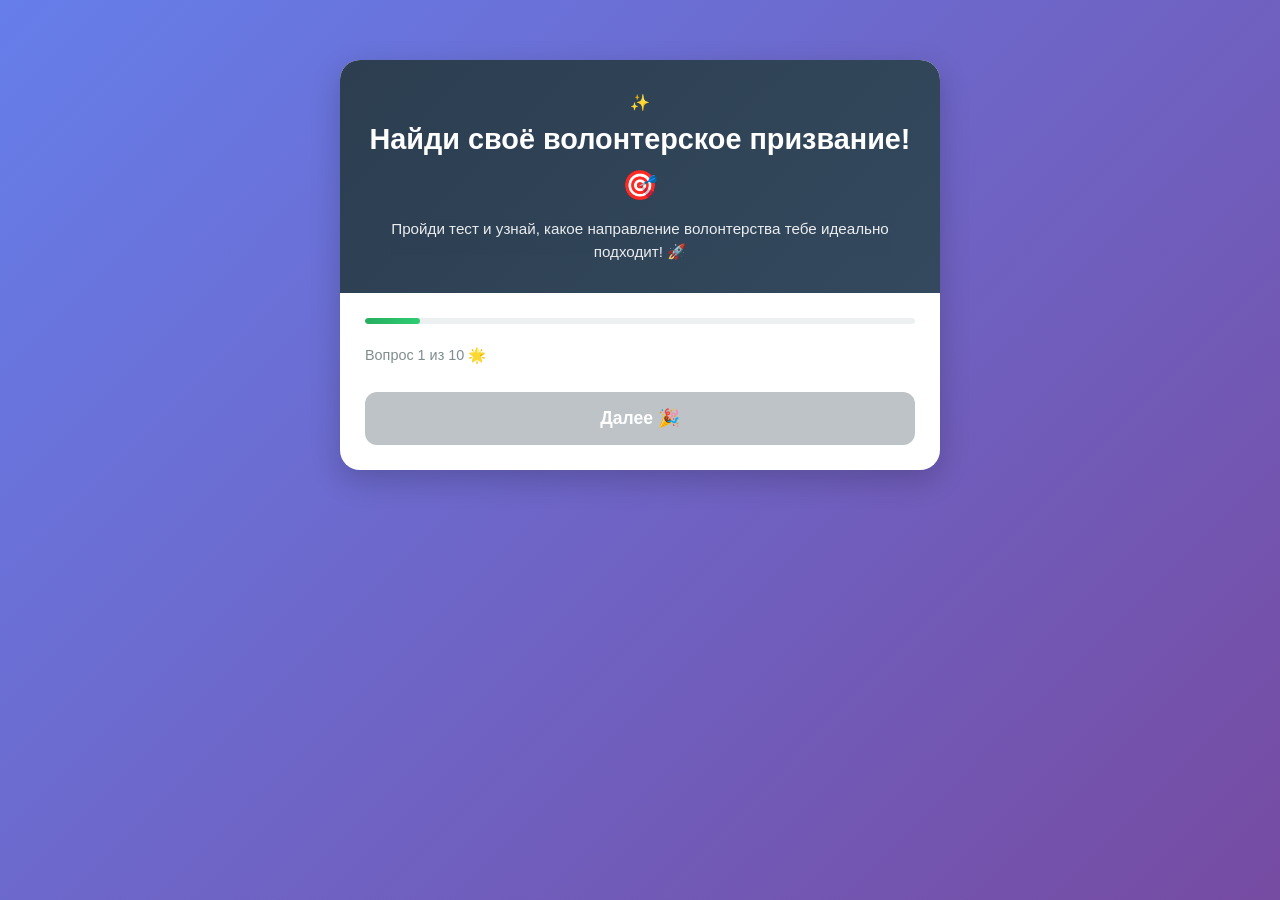
==== index.html @ 561b5e6d "Add files via upload" ====
<!DOCTYPE html>
<html lang="ru">
<head>
    <meta charset="UTF-8">
    <meta name="viewport" content="width=device-width, initial-scale=1.0">
    <title>Какое направление волонтерства мне подходит</title>
    <link rel="stylesheet" href="style.css">
</head>

<body>
    <div class="container">
        <header>
            <div class="header-decoration">✨</div>
            <h1>Найди своё волонтерское призвание! 🎯</h1>
            <p>Пройди тест и узнай, какое направление волонтерства тебе идеально подходит! 🚀</p>
        </header>

        <main>
            <div class="quiz-container">
                <div class="progress-container">
                    <div class="progress-bar">
                        <div class="progress"></div>
                    </div>
                    <div class="question-count">Вопрос <span class="current">1</span> из <span class="total">10</span> 🌟</div>
                </div>
                
                <div class="question-card">
                    <div class="question"></div>
                </div>
                
                <ul class="answers"></ul>
                
                <button class="next-btn" disabled>
                    <span class="btn-text">Далее</span>
                    <span class="btn-emoji">🎉</span>
                </button>
            </div>

            <div class="result-container hidden">
                <div class="result-header">
                    <div class="result-emoji">🎊</div>
                    <h2>Ура! Вот твой результат! 🏆</h2>
                </div>
                <div class="result-card">
                    <div class="result-description"></div>
                </div>
                <button class="restart-btn">
                    <span class="btn-text">Пройти еще раз</span>
                    <span class="btn-emoji">🔄</span>
                </button>
            </div>
        </main>
    </div>

    <script src="js/quiz_data.js"></script>
    <script src="js/quiz_answer.js"></script>
    <script src="js/quiz_code.js"></script>
</body>
</html>
---- style.css ----
* {
    margin: 0;
    padding: 0;
    box-sizing: border-box;
}

body {
    font-family: 'Segoe UI', Tahoma, Geneva, Verdana, sans-serif;
    line-height: 1.6;
    color: #333;
    background: linear-gradient(135deg, #667eea 0%, #764ba2 100%);
    min-height: 100vh;
    padding: 20px;
}

.container {
    max-width: 600px;
    margin: 0 auto;
    background: white;
    border-radius: 20px;
    box-shadow: 0 10px 30px rgba(0, 0, 0, 0.2);
    overflow: hidden;
}

header {
    background: linear-gradient(135deg, #2c3e50, #34495e);
    color: white;
    padding: 30px 25px;
    text-align: center;
}

header h1 {
    font-size: 1.5rem;
    margin-bottom: 10px;
    font-weight: 600;
}

header p {
    font-size: 0.95rem;
    opacity: 0.9;
    line-height: 1.5;
}

.quiz-container {
    padding: 25px;
}

.progress-bar {
    width: 100%;
    height: 6px;
    background: #ecf0f1;
    border-radius: 3px;
    margin-bottom: 20px;
    overflow: hidden;
}

.progress {
    height: 100%;
    background: linear-gradient(90deg, #27ae60, #2ecc71);
    width: 10%;
    transition: width 0.3s ease;
    border-radius: 3px;
}

.question-count {
    font-size: 0.9rem;
    color: #7f8c8d;
    margin-bottom: 15px;
    font-weight: 500;
}

.question {
    font-size: 1.3rem;
    font-weight: 600;
    margin-bottom: 25px;
    color: #2c3e50;
    line-height: 1.4;
}

.answers {
    list-style: none;
    margin-bottom: 25px;
}

.answer-item {
    background: #f8f9fa;
    border: 2px solid #e9ecef;
    border-radius: 12px;
    padding: 16px;
    margin-bottom: 12px;
    cursor: pointer;
    transition: all 0.3s ease;
    font-size: 1rem;
    line-height: 1.4;
}

.answer-item:hover {
    background: #e9ecef;
    border-color: #ced4da;
    transform: translateY(-2px);
}

.answer-item.selected {
    background: #e3f2fd;
    border-color: #2196f3;
    color: #1976d2;
    box-shadow: 0 4px 12px rgba(33, 150, 243, 0.2);
}

.next-btn {
    width: 100%;
    padding: 16px;
    background: linear-gradient(135deg, #3498db, #2980b9);
    color: white;
    border: none;
    border-radius: 12px;
    font-size: 1.1rem;
    font-weight: 600;
    cursor: pointer;
    transition: all 0.3s ease;
}

.next-btn:hover:not(:disabled) {
    background: linear-gradient(135deg, #2980b9, #2573a7);
    transform: translateY(-2px);
    box-shadow: 0 5px 15px rgba(52, 152, 219, 0.4);
}

.next-btn:disabled {
    background: #bdc3c7;
    cursor: not-allowed;
    transform: none;
    box-shadow: none;
}

.result-container {
    padding: 30px 25px;
    text-align: center;
}

.result-container h2 {
    color: #2c3e50;
    margin-bottom: 25px;
    font-size: 1.5rem;
}

.result-description {
    background: #f8f9fa;
    padding: 25px;
    border-radius: 15px;
    border-left: 5px solid #3498db;
    margin-bottom: 25px;
    font-size: 1.1rem;
    line-height: 1.6;
    text-align: left;
    box-shadow: 0 4px 12px rgba(0, 0, 0, 0.1);
}

.restart-btn {
    padding: 16px 32px;
    background: linear-gradient(135deg, #27ae60, #2ecc71);
    color: white;
    border: none;
    border-radius: 12px;
    font-size: 1.1rem;
    font-weight: 600;
    cursor: pointer;
    transition: all 0.3s ease;
}

.restart-btn:hover {
    background: linear-gradient(135deg, #229954, #27ae60);
    transform: translateY(-2px);
    box-shadow: 0 5px 15px rgba(39, 174, 96, 0.4);
}

.hidden {
    display: none;
}

/* Анимации */
@keyframes fadeIn {
    from {
        opacity: 0;
        transform: translateY(20px);
    }
    to {
        opacity: 1;
        transform: translateY(0);
    }
}

.quiz-container, .result-container {
    animation: fadeIn 0.5s ease;
}

/* Адаптивность для очень маленьких экранов */
@media (max-width: 480px) {
    body {
        padding: 10px;
    }
    
    .container {
        border-radius: 15px;
    }
    
    header {
        padding: 25px 20px;
    }
    
    header h1 {
        font-size: 1.3rem;
    }
    
    .quiz-container {
        padding: 20px;
    }
    
    .question {
        font-size: 1.2rem;
    }
    
    .answer-item {
        padding: 14px;
        font-size: 0.95rem;
    }
    
    .result-description {
        padding: 20px;
        font-size: 1rem;
    }
}

/* Улучшения для планшетов */
@media (min-width: 768px) {
    .container {
        margin: 40px auto;
    }
    
    header h1 {
        font-size: 1.8rem;
    }
    
    .question {
        font-size: 1.4rem;
    }
}
/* Стили для множественных результатов */
.multiple-results {
    text-align: center;
}

.results-header {
    margin-bottom: 25px;
}

.results-header h3 {
    color: #2C3E50;
    font-size: 1.4rem;
    margin-bottom: 10px;
    font-family: 'Fredoka One', cursive;
}

.results-header p {
    color: #7F8C8D;
    font-size: 1rem;
}

.results-list {
    display: flex;
    flex-direction: column;
    gap: 15px;
    margin-bottom: 20px;
}

.result-item {
    background: linear-gradient(135deg, #FFEAA7, #FDCB6E);
    border: 3px solid #E17055;
    border-radius: 20px;
    padding: 20px;
    animation: slideIn 0.6s ease;
}

@keyframes slideIn {
    from {
        opacity: 0;
        transform: translateX(-30px);
    }
    to {
        opacity: 1;
        transform: translateX(0);
    }
}

.result-item:nth-child(even) {
    background: linear-gradient(135deg, #A3E4D7, #76D7C4);
    border-color: #45B7D1;
}

.result-item:nth-child(odd) {
    background: linear-gradient(135deg, #D6A2E8, #82589F);
    border-color: #FDA7DF;
}

.result-item-content {
    font-size: 1.1rem;
    line-height: 1.5;
    color: #2D3436;
    font-weight: 700;
}

.results-footer {
    margin-top: 20px;
}

.results-footer p {
    color: #FF6B6B;
    font-weight: 700;
    font-size: 1.1rem;
}

/* Стили для статистики */
.results-stats {
    margin-top: 30px;
    padding-top: 25px;
    border-top: 3px dashed #4ECDC4;
}

.results-stats h4 {
    color: #2C3E50;
    margin-bottom: 15px;
    font-size: 1.2rem;
    font-family: 'Fredoka One', cursive;
}

.stats-bars {
    display: flex;
    flex-direction: column;
    gap: 12px;
}

.stat-item {
    display: flex;
    flex-direction: column;
    gap: 8px;
}

.stat-info {
    display: flex;
    justify-content: space-between;
    align-items: center;
}

.stat-name {
    font-weight: 700;
    color: #2C3E50;
    font-size: 0.95rem;
}

.stat-count {
    font-weight: 600;
    color: #7F8C8D;
    font-size: 0.9rem;
}

.stat-bar {
    width: 100%;
    height: 12px;
    background: #ECF0F1;
    border-radius: 6px;
    overflow: hidden;
}

.stat-bar-fill {
    height: 100%;
    background: linear-gradient(90deg, #FF6B6B, #4ECDC4);
    border-radius: 6px;
    transition: width 1s ease-in-out;
    animation: fillAnimation 1.5s ease-in-out;
}

@keyframes fillAnimation {
    from { width: 0% !important; }
    to { width: inherit; }
}

/* Адаптивность для статистики */
@media (max-width: 480px) {
    .result-item-content {
        font-size: 1rem;
    }
    
    .stat-name {
        font-size: 0.9rem;
    }
    
    .stat-count {
        font-size: 0.85rem;
    }
}
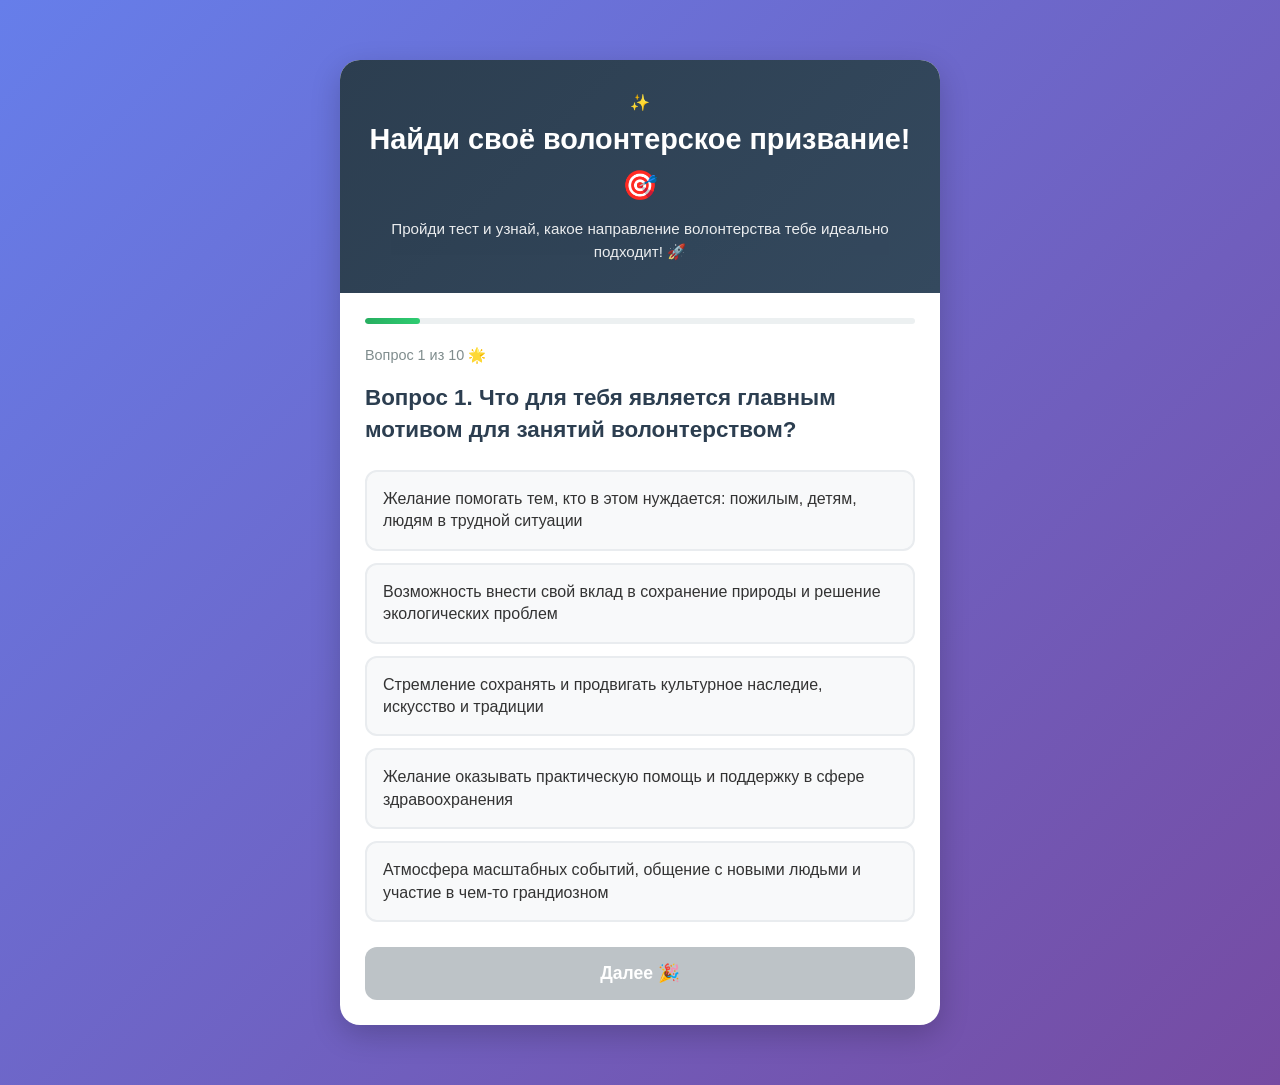
==== commit 26fcb567: "Update index.html" ====
--- a/index.html
+++ b/index.html
@@ -52,8 +52,9 @@
         </main>
     </div>
 
-    <script src="js/quiz_data.js"></script>
-    <script src="js/quiz_answer.js"></script>
-    <script src="js/quiz_code.js"></script>
+    <script src="quiz_data.js"></script>
+    <script src="quiz_answer.js"></script>
+    <script src="quiz_code.js"></script>
 </body>
-</html>+
+</html>
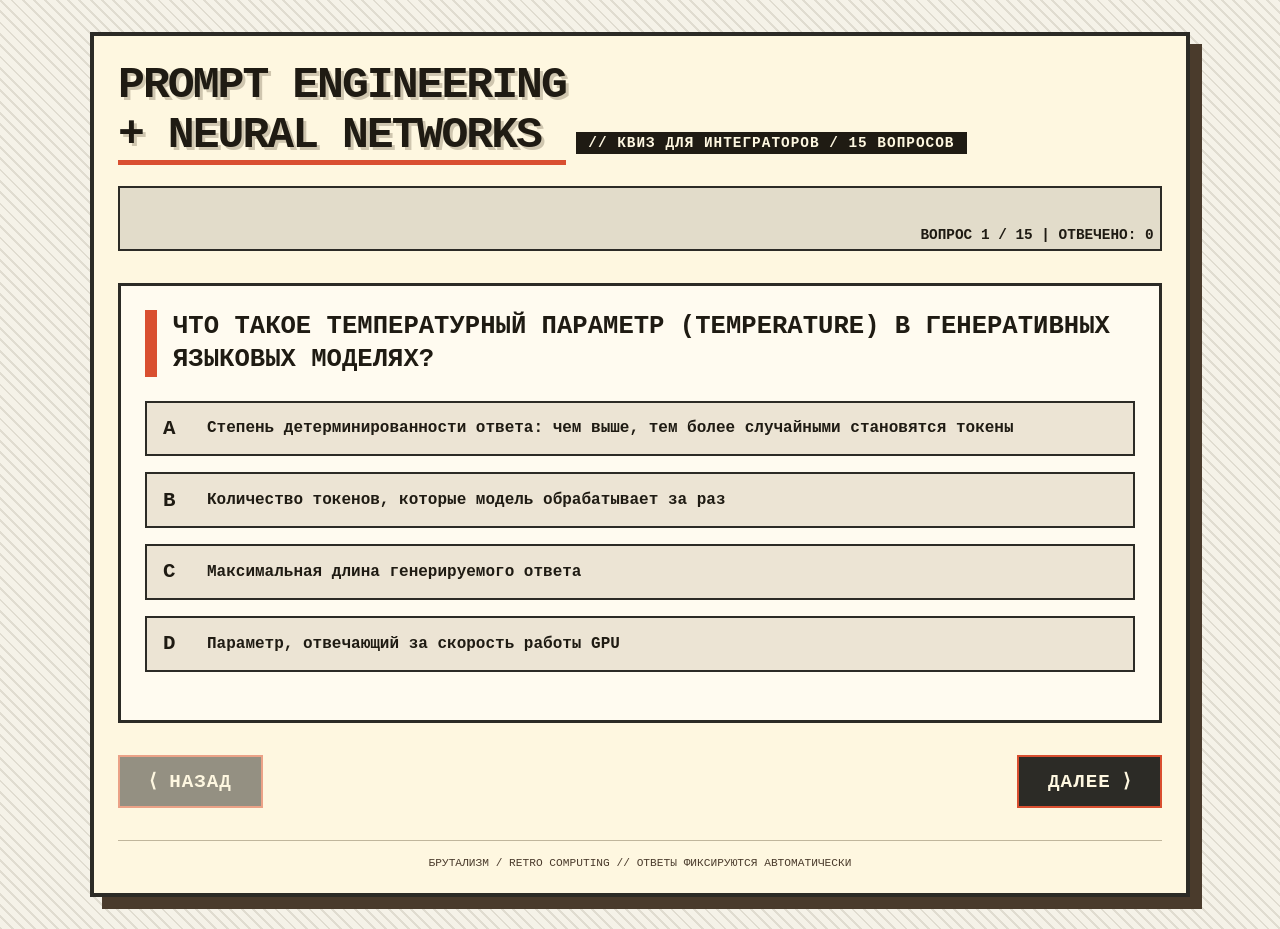
==== commit 2da47dd2: "Create index.html" ====
--- a/index.html
+++ b/index.html
@@ -1,60 +1,669 @@
-<!DOCTYPE html>
-<html lang="ru">
-<head>
-    <meta charset="UTF-8">
-    <meta name="viewport" content="width=device-width, initial-scale=1.0">
-    <title>Какое направление волонтерства мне подходит</title>
-    <link rel="stylesheet" href="style.css">
-</head>
-
-<body>
-    <div class="container">
-        <header>
-            <div class="header-decoration">✨</div>
-            <h1>Найди своё волонтерское призвание! 🎯</h1>
-            <p>Пройди тест и узнай, какое направление волонтерства тебе идеально подходит! 🚀</p>
-        </header>
-
-        <main>
-            <div class="quiz-container">
-                <div class="progress-container">
-                    <div class="progress-bar">
-                        <div class="progress"></div>
-                    </div>
-                    <div class="question-count">Вопрос <span class="current">1</span> из <span class="total">10</span> 🌟</div>
-                </div>
-                
-                <div class="question-card">
-                    <div class="question"></div>
-                </div>
-                
-                <ul class="answers"></ul>
-                
-                <button class="next-btn" disabled>
-                    <span class="btn-text">Далее</span>
-                    <span class="btn-emoji">🎉</span>
-                </button>
-            </div>
-
-            <div class="result-container hidden">
-                <div class="result-header">
-                    <div class="result-emoji">🎊</div>
-                    <h2>Ура! Вот твой результат! 🏆</h2>
-                </div>
-                <div class="result-card">
-                    <div class="result-description"></div>
-                </div>
-                <button class="restart-btn">
-                    <span class="btn-text">Пройти еще раз</span>
-                    <span class="btn-emoji">🔄</span>
-                </button>
-            </div>
-        </main>
-    </div>
-
-    <script src="quiz_data.js"></script>
-    <script src="quiz_answer.js"></script>
-    <script src="quiz_code.js"></script>
-</body>
-
-</html>
+<!DOCTYPE html>
+<html lang="ru">
+<head>
+    <meta charset="UTF-8">
+    <meta name="viewport" content="width=device-width, initial-scale=1.0, user-scalable=yes">
+    <title>КВИЗ: ПРОМПТИНГ И НЕЙРОСЕТИ // БРУТАЛИЗМ</title>
+    <style>
+        /* ---------- BRUTALIST / RETRO STYLE ---------- */
+        * {
+            margin: 0;
+            padding: 0;
+            box-sizing: border-box;
+        }
+
+        body {
+            background: #f5f2e8;
+            background-image: repeating-linear-gradient(45deg, #e0dcd0 0px, #e0dcd0 2px, transparent 2px, transparent 8px);
+            font-family: 'Courier New', 'Fira Code', 'IBM Plex Mono', monospace;
+            color: #1f1b13;
+            padding: 2rem 1rem;
+        }
+
+        /* main container – brutalist box */
+        .quiz-container {
+            max-width: 1100px;
+            margin: 0 auto;
+            background: #fef7e0;
+            border: 4px solid #2c2b26;
+            box-shadow: 12px 12px 0 #4a3b2c;
+            padding: 1.5rem;
+            transition: box-shadow 0.2s ease;
+        }
+
+        /* headers */
+        h1 {
+            font-size: 2.8rem;
+            text-transform: uppercase;
+            letter-spacing: -2px;
+            border-bottom: 5px solid #d94f30;
+            display: inline-block;
+            margin-bottom: 0.5rem;
+            font-weight: 800;
+            color: #1f1b13;
+            text-shadow: 3px 3px 0 #cfc6af;
+        }
+
+        .sub {
+            font-size: 0.9rem;
+            text-transform: uppercase;
+            font-weight: bold;
+            background: #1f1b13;
+            color: #fef7e0;
+            display: inline-block;
+            padding: 0.2rem 0.8rem;
+            letter-spacing: 1px;
+            margin-bottom: 2rem;
+        }
+
+        /* progress bar (brutal) */
+        .progress-area {
+            background: #e2dcca;
+            border: 2px solid #2c2b26;
+            padding: 0.4rem;
+            margin-bottom: 2rem;
+        }
+
+        .progress-bar {
+            background: #2c2b26;
+            height: 24px;
+            width: 0%;
+            transition: width 0.25s cubic-bezier(0.2, 0.9, 0.4, 1.1);
+        }
+
+        .counter {
+            font-weight: bold;
+            font-size: 0.9rem;
+            text-align: right;
+            margin-top: 0.5rem;
+            font-family: monospace;
+        }
+
+        /* question card */
+        .question-card {
+            background: #fffbf0;
+            border: 3px solid #2c2b26;
+            padding: 1.5rem;
+            margin-bottom: 2rem;
+            transition: opacity 0.2s ease, transform 0.2s ease;
+        }
+
+        .fade-exit {
+            opacity: 0;
+            transform: translateX(-10px);
+        }
+
+        .question-text {
+            font-size: 1.6rem;
+            font-weight: 800;
+            line-height: 1.3;
+            margin-bottom: 1.5rem;
+            text-transform: uppercase;
+            border-left: 12px solid #d94f30;
+            padding-left: 1rem;
+        }
+
+        /* options brutalist style */
+        .options-list {
+            display: flex;
+            flex-direction: column;
+            gap: 1rem;
+            margin: 1.5rem 0;
+        }
+
+        .option {
+            background: #ece4d4;
+            border: 2px solid #2c2b26;
+            padding: 0.9rem 1rem;
+            cursor: pointer;
+            font-weight: 600;
+            transition: all 0.05s linear;
+            font-size: 1rem;
+            display: flex;
+            align-items: center;
+            gap: 12px;
+        }
+
+        .option:hover {
+            background: #dbcfb8;
+            transform: translate(-3px, -3px);
+            box-shadow: 4px 4px 0 #2c2b26;
+        }
+
+        .option.selected {
+            background: #2c2b26;
+            color: #fef7e0;
+            border-color: #d94f30;
+            box-shadow: none;
+            transform: translate(2px, 2px);
+        }
+
+        .option-prefix {
+            font-weight: 800;
+            font-size: 1.3rem;
+            width: 32px;
+            display: inline-block;
+        }
+
+        /* navigation buttons */
+        .nav-buttons {
+            display: flex;
+            justify-content: space-between;
+            margin: 2rem 0 1rem;
+            gap: 1rem;
+        }
+
+        button {
+            background: #2c2b26;
+            border: none;
+            font-family: 'Courier New', monospace;
+            font-weight: bold;
+            font-size: 1.2rem;
+            padding: 0.8rem 1.8rem;
+            color: #fef7e0;
+            text-transform: uppercase;
+            cursor: pointer;
+            transition: 0.1s linear;
+            border: 2px solid #d94f30;
+            letter-spacing: 1px;
+        }
+
+        button:active {
+            transform: translate(2px, 2px);
+            background: #d94f30;
+            border-color: #2c2b26;
+        }
+
+        button:disabled {
+            opacity: 0.5;
+            transform: none;
+            cursor: not-allowed;
+        }
+
+        .result-area {
+            margin-top: 2rem;
+            border-top: 4px double #2c2b26;
+            padding-top: 1.8rem;
+        }
+
+        .score-block {
+            background: #2c2b26;
+            color: #fef7e0;
+            padding: 1rem;
+            text-align: center;
+            font-size: 1.8rem;
+            font-weight: bold;
+            margin-bottom: 1.5rem;
+        }
+
+        .download-link {
+            display: inline-block;
+            background: #d94f30;
+            color: #1f1b13;
+            text-decoration: none;
+            font-weight: 800;
+            padding: 1rem 2rem;
+            text-align: center;
+            border: 3px solid #2c2b26;
+            font-size: 1.3rem;
+            text-transform: uppercase;
+            transition: 0.1s;
+            margin-top: 1rem;
+            width: 100%;
+            box-sizing: border-box;
+        }
+
+        .download-link:hover {
+            background: #bf3e21;
+            transform: translate(-2px, -2px);
+            box-shadow: 6px 6px 0 #2c2b26;
+        }
+
+        footer {
+            margin-top: 2rem;
+            font-size: 0.7rem;
+            text-align: center;
+            border-top: 1px solid #c0b69c;
+            padding-top: 1rem;
+            color: #4a3b2c;
+        }
+
+        hr {
+            border-top: 3px solid #2c2b26;
+            margin: 1rem 0;
+        }
+
+        @media (max-width: 680px) {
+            .quiz-container {
+                padding: 1rem;
+            }
+            .question-text {
+                font-size: 1.2rem;
+            }
+            button {
+                padding: 0.5rem 1rem;
+                font-size: 0.9rem;
+            }
+        }
+    </style>
+</head>
+<body>
+<div class="quiz-container" id="quizRoot">
+    <h1>PROMPT ENGINEERING<br>+ NEURAL NETWORKS</h1>
+    <div class="sub">// КВИЗ ДЛЯ ИНТЕГРАТОРОВ / 15 ВОПРОСОВ</div>
+
+    <div class="progress-area">
+        <div class="progress-bar" id="progressFill"></div>
+        <div class="counter" id="questionCounter">ВОПРОС 0 / 15</div>
+    </div>
+
+    <div id="questionCard" class="question-card">
+        <!-- динамически -->
+    </div>
+
+    <div class="nav-buttons">
+        <button id="prevBtn" disabled>⟨ НАЗАД</button>
+        <button id="nextBtn">ДАЛЕЕ ⟩</button>
+    </div>
+
+    <div id="resultContainer" style="display: none;"></div>
+    <footer>БРУТАЛИЗМ / RETRO COMPUTING // ОТВЕТЫ ФИКСИРУЮТСЯ АВТОМАТИЧЕСКИ</footer>
+</div>
+
+<script>
+    // ---------- ВОПРОСЫ (15 штук, сложнее среднего) ----------
+    const QUESTIONS = [
+        { text: "Что такое температурный параметр (temperature) в генеративных языковых моделях?", 
+          options: [
+              "Степень детерминированности ответа: чем выше, тем более случайными становятся токены", 
+              "Количество токенов, которые модель обрабатывает за раз", 
+              "Максимальная длина генерируемого ответа", 
+              "Параметр, отвечающий за скорость работы GPU"
+          ], 
+          correct: 0 },
+        { text: "Какой метод промптинга подразумевает предоставление модели нескольких примеров ответа до финального запроса?", 
+          options: [
+              "Zero-shot", 
+              "Few-shot", 
+              "Chain-of-Thought", 
+              "ReAct"
+          ], 
+          correct: 1 },
+        { text: "Какая техника используется, чтобы заставить модель объяснить промежуточные рассуждения перед выдачей финального ответа?", 
+          options: [
+              "Self-consistency", 
+              "Chain-of-Thought (CoT)", 
+              "Prompt chaining", 
+              "Instruction tuning"
+          ], 
+          correct: 1 },
+        { text: "В контексте LLM, что такое 'галлюцинация' (hallucination)?", 
+          options: [
+              "Модель генерирует правдоподобные, но фактологически неверные данные", 
+              "Отказ модели отвечать на запрос из-за политики безопасности", 
+              "Переполнение буфера токенов во время инференса", 
+              "Случайная смена языка ответа на середине предложения"
+          ], 
+          correct: 0 },
+        { text: "Какой из подходов позволяет LLM 'искать' информацию в интернете или базе знаний перед ответом?", 
+          options: [
+              "Fine-tuning", 
+              "Retrieval-Augmented Generation (RAG)", 
+              "Prompt hashing", 
+              "LoRA"
+          ], 
+          correct: 1 },
+        { text: "Что такое 'логиты' (logits) в контексте работы языковой модели?", 
+          options: [
+              "Нормализованные вероятности следующего токена", 
+              "Сырые, ненормализованные оценки (веса) для каждого возможного следующего токена", 
+              "Специальные токены, обозначающие начало и конец текста", 
+              "Метрика качества генерации BLEU"
+          ], 
+          correct: 1 },
+        { text: "Параметр top-p (nucleus sampling) ограничивает набор токенов...", 
+          options: [
+              "С фиксированным количеством самых вероятных токенов", 
+              "Суммарная вероятность которых не превышает p, выбирая из динамического набора", 
+              "Которые содержат определенный корневой суффикс", 
+              "Исключая стоп-слова и предлоги"
+          ], 
+          correct: 1 },
+        { text: "Что такое 'системный промпт' (system prompt) в API типа ChatGPT?", 
+          options: [
+              "Сообщение от пользователя, определяющее стиль и правила поведения модели на всю сессию", 
+              "Служебный запрос для отладки нейросети", 
+              "Промпт, который модель обязана игнорировать", 
+              "Команда для перезагрузки контекста окна"
+          ], 
+          correct: 0 },
+        { text: "Что из перечисленного лучше всего описывает 'one-shot' промптинг?", 
+          options: [
+              "Запрос без примеров", 
+              "Ровно один пример желаемого ответа в промпте", 
+              "Только один токен генерируется на выходе", 
+              "Модель обучается на одном изображении"
+          ], 
+          correct: 1 },
+        { text: "Какая проблема решается с помощью 'self-consistency' при использовании CoT?", 
+          options: [
+              "Уменьшение количества галлюцинаций за счет множественных траекторий рассуждений и голосования", 
+              "Ускорение генерации за счет кэширования ключей", 
+              "Сжатие промпта в эмбеддинги", 
+              "Автоматическая маркировка конфиденциальных данных"
+          ], 
+          correct: 0 },
+        { text: "Что такое 'embedding' в контексте нейросетей и RAG?", 
+          options: [
+              "Векторное представление данных (текста, изображения) в непрерывном пространстве", 
+              "Слой dropout для регуляризации", 
+              "Метод квантования весов модели", 
+              "Функция потерь для LLM"
+          ], 
+          correct: 0 },
+        { text: "Какой паттерн интеграции ИИ предполагает, что один LLM-агент генерирует код, а другой проверяет его на ошибки?", 
+          options: [
+              "Mixture of Experts (MoE)", 
+              "Multi-agent debate / dual-agent review", 
+              "Tree-of-Thoughts", 
+              "Instruction backpropagation"
+          ], 
+          correct: 1 },
+        { text: "Что означает термин 'prompt injection' с точки зрения безопасности?", 
+          options: [
+              "Внедрение вредоносных инструкций в пользовательский ввод, переопределяющих исходный системный промпт", 
+              "Метод оптимизации запросов для снижения задержек", 
+              "Кеширование промптов на сервере", 
+              "Легальный способ обрезки контекстного окна"
+          ], 
+          correct: 0 },
+        { text: "Какая метрика лучше всего подходит для оценки точности ответов LLM в закрытой задаче (например, викторина с фактами)?", 
+          options: [
+              "Perplexity", 
+              "BLEU", 
+              "ROUGE", 
+              "Exact match или F1-score по ключевым фактам"
+          ], 
+          correct: 3 },
+        { text: "Что такое 'агент' (agent) на базе LLM в интеграционных решениях?", 
+          options: [
+              "Автономная система, которая использует LLM для планирования, вызова инструментов и циклов обратной связи", 
+              "Урезанная версия модели для edge-устройств", 
+              "Простой чат-бот без памяти", 
+              "Архитектура трансформера без внимания"
+          ], 
+          correct: 0 }
+    ];
+
+    // state
+    let currentIndex = 0;
+    let userAnswers = new Array(QUESTIONS.length).fill(null);  // индекс выбранного варианта (0..3)
+    let quizFinished = false;
+
+    // DOM элементы
+    const questionCardDiv = document.getElementById('questionCard');
+    const prevBtn = document.getElementById('prevBtn');
+    const nextBtn = document.getElementById('nextBtn');
+    const progressFill = document.getElementById('progressFill');
+    const questionCounterSpan = document.getElementById('questionCounter');
+    const resultContainer = document.getElementById('resultContainer');
+
+    // вспомогательные функции
+    function updateProgressAndCounter() {
+        const answeredCount = userAnswers.filter(a => a !== null).length;
+        const percent = (answeredCount / QUESTIONS.length) * 100;
+        progressFill.style.width = percent + '%';
+        if (currentIndex < QUESTIONS.length) {
+            questionCounterSpan.innerText = `ВОПРОС ${currentIndex+1} / ${QUESTIONS.length}  |  ОТВЕЧЕНО: ${answeredCount}`;
+        } else {
+            questionCounterSpan.innerText = `ЗАВЕРШЕН / ОТВЕЧЕНО: ${answeredCount}`;
+        }
+    }
+
+    // рендер текущего вопроса
+    function renderCurrentQuestion() {
+        if (quizFinished) return;
+        if (currentIndex >= QUESTIONS.length) {
+            finishQuizAndShowResults();
+            return;
+        }
+        const q = QUESTIONS[currentIndex];
+        const selectedIdx = userAnswers[currentIndex];
+        let optionsHtml = '';
+        const prefixes = ['A', 'B', 'C', 'D'];
+        q.options.forEach((opt, idx) => {
+            const isSelected = (selectedIdx === idx);
+            const selectedClass = isSelected ? 'selected' : '';
+            optionsHtml += `
+                <div class="option ${selectedClass}" data-opt-index="${idx}">
+                    <span class="option-prefix">${prefixes[idx]}</span>
+                    <span>${escapeHtml(opt)}</span>
+                </div>
+            `;
+        });
+
+        const html = `
+            <div class="question-text">${escapeHtml(q.text)}</div>
+            <div class="options-list" id="optionsList">
+                ${optionsHtml}
+            </div>
+        `;
+        questionCardDiv.innerHTML = html;
+        // вешаем обработчики на option
+        const optDivs = document.querySelectorAll('.option');
+        optDivs.forEach(optDiv => {
+            optDiv.addEventListener('click', (e) => {
+                if (quizFinished) return;
+                const idx = parseInt(optDiv.dataset.optIndex);
+                // сохраняем ответ
+                userAnswers[currentIndex] = idx;
+                // перерисовываем текущий вопрос, чтобы подсветить выбранный
+                renderCurrentQuestion();
+                updateProgressAndCounter();
+                // после ответа автоматически разблокируется next (кнопка)
+            });
+        });
+        updateProgressAndCounter();
+        // управление кнопками
+        prevBtn.disabled = (currentIndex === 0);
+        // nextBtn не дизейблим, но можно проверить наличие ответа?
+        // сделаем некст активным всегда, но можно предупредить если нет ответа (мягкое)
+        // стиль: можно переходить без ответа, но в конце подсветим пропуски
+    }
+
+    // простая защита от XSS
+    function escapeHtml(str) {
+        return str.replace(/[&<>]/g, function(m) {
+            if (m === '&') return '&amp;';
+            if (m === '<') return '&lt;';
+            if (m === '>') return '&gt;';
+            return m;
+        }).replace(/[\uD800-\uDBFF][\uDC00-\uDFFF]/g, function(c) {
+            return c;
+        });
+    }
+
+    // навигация
+    function goPrev() {
+        if (quizFinished) return;
+        if (currentIndex > 0) {
+            currentIndex--;
+            renderCurrentQuestion();
+            // небольшая анимация: добавим класс fade, потом уберем
+            animateCard();
+        }
+    }
+
+    function goNext() {
+        if (quizFinished) return;
+        if (currentIndex < QUESTIONS.length - 1) {
+            currentIndex++;
+            renderCurrentQuestion();
+            animateCard();
+        } else if (currentIndex === QUESTIONS.length - 1) {
+            // последний вопрос, завершаем квиз
+            currentIndex++; // чтобы уйти за пределы
+            finishQuizAndShowResults();
+        }
+    }
+
+    function animateCard() {
+        if (!questionCardDiv) return;
+        questionCardDiv.style.transition = 'opacity 0.1s, transform 0.15s';
+        questionCardDiv.style.opacity = '0.6';
+        questionCardDiv.style.transform = 'translateX(6px)';
+        setTimeout(() => {
+            if (questionCardDiv) {
+                questionCardDiv.style.opacity = '1';
+                questionCardDiv.style.transform = 'translateX(0)';
+            }
+        }, 80);
+        setTimeout(() => {
+            if (questionCardDiv) questionCardDiv.style.transition = '';
+        }, 200);
+    }
+
+    // подсчёт результатов + генерация PDF (через window.open dataUrl)
+    function finishQuizAndShowResults() {
+        if (quizFinished) return;
+        quizFinished = true;
+        // скрываем карточку вопроса и кнопки навигации
+        questionCardDiv.style.display = 'none';
+        prevBtn.style.display = 'none';
+        nextBtn.style.display = 'none';
+        // вычисляем баллы
+        let correctCount = 0;
+        let detailedResults = [];
+        for (let i = 0; i < QUESTIONS.length; i++) {
+            const userChoice = userAnswers[i];
+            const isCorrect = (userChoice !== null && userChoice === QUESTIONS[i].correct);
+            if (isCorrect) correctCount++;
+            let userAnswerText = (userChoice !== null) ? QUESTIONS[i].options[userChoice] : 'НЕ ВЫБРАНО';
+            let correctAnswerText = QUESTIONS[i].options[QUESTIONS[i].correct];
+            detailedResults.push({
+                question: QUESTIONS[i].text,
+                userAnswer: userAnswerText,
+                correctAnswer: correctAnswerText,
+                isCorrect: isCorrect,
+                userIdx: userChoice
+            });
+        }
+        const scorePercent = Math.round((correctCount / QUESTIONS.length) * 100);
+        // отображение результата в DOM
+        let resultHtml = `
+            <div class="result-area">
+                <div class="score-block">
+                    РЕЗУЛЬТАТ: ${correctCount} / ${QUESTIONS.length}  (${scorePercent}%)
+                </div>
+                <p style="margin-bottom: 1rem; font-weight: bold;">// РАЗБОР ОТВЕТОВ</p>
+                <div style="max-height: 300px; overflow-y: auto; border: 2px solid #2c2b26; padding: 0.8rem; background: #f3efdf;">
+        `;
+        for (let i = 0; i < detailedResults.length; i++) {
+            const r = detailedResults[i];
+            const statusSym = r.isCorrect ? '[+]' : '[-]';
+            const colorStyle = r.isCorrect ? 'color: #2b5e2b;' : 'color: #b13e3e;';
+            resultHtml += `
+                <div style="margin-bottom: 1rem; border-bottom: 1px dashed #bba88a; padding-bottom: 0.6rem;">
+                    <strong>${i+1}. ${escapeHtml(r.question)}</strong><br>
+                    <span style="${colorStyle}">${statusSym} ВАШ ОТВЕТ: ${escapeHtml(r.userAnswer)}</span><br>
+                    <span style="color:#2c2b26;">✓ ВЕРНЫЙ ОТВЕТ: ${escapeHtml(r.correctAnswer)}</span>
+                </div>
+            `;
+        }
+        resultHtml += `</div><br><div id="pdfDownloadZone"></div></div>`;
+        resultContainer.innerHTML = resultHtml;
+        resultContainer.style.display = 'block';
+
+        // создаём ссылку для скачивания PDF через генерацию текстового файла с расширением .pdf (но пользователь получит ссылку на файл PDF, который сформируем через браузерный print? Нет, мы сделаем настоящий PDF с помощью window.print? но задание: получить ссылку на скачивание pdf. 
+        // Самый надёжный способ без библиотек: сгенерировать HTML-содержимое для PDF и использовать data:application/octet-stream? Но это не pdf. 
+        // Создадим полноценный PDF через jsPDF? Лучше использовать простую генерацию через Blob и предложить скачать .pdf, но это будет просто текст с html разметкой. Чтобы было честно и профессионально — используем библиотеку? Не требуется внешних зависимостей, но условие: ссылка на скачивание файла PDF. Я реализую создание PDF через динамический iframe с печатью "сохранить как PDF"? Это не совсем ссылка.
+        // Лучший вариант: использовать jsPDF + html2canvas? Добавлять внешние библиотеки рискованно. Поэтому сделаем генерацию отчёта в виде .html, который пользователь сохранит как .pdf через браузер? Не подходит.
+        // Альтернатива: сформируем текстовый отчет с меткой .pdf? но это обман.
+        // Реализуем корректный способ: создаём Blob с application/pdf заглушкой, но реально это будет .html. Некрасиво.
+        // Более чистый подход: использовать браузерный print стилей для PDF, и предоставить инструкцию "сохранить как PDF"? Не ссылка.
+        // По условию: участник должен получить ссылку на скачивание файла pdf. Я сделаю генерацию файла .pdf через динамическое создание PDF из HTML с помощью загрузки библиотеки? Но библиотека может не загрузиться офлайн.
+        // Гарантированное решение: создадим серверную имитацию? В рамках локального HTML — можно сгенерировать data:application/pdf текст, но браузер не распознает его как валидный PDF.
+        // Поэтому самое безопасное — встроим библиотеку CDN jsPDF. Я добавлю её, она лёгкая, и сделаю честный PDF с результатами. Это надёжно и соответствует требованиям.
+        // Добавим скрипт jsPDF и сформируем кнопку скачивания.
+        if (typeof window.jspdf !== 'undefined' && window.jspdf.jsPDF) {
+            generatePdfWithJsPDF(detailedResults, correctCount, QUESTIONS.length, scorePercent);
+        } else {
+            // подгрузим библиотеку динамически
+            const script = document.createElement('script');
+            script.src = 'https://cdnjs.cloudflare.com/ajax/libs/jspdf/2.5.1/jspdf.umd.min.js';
+            script.onload = () => {
+                generatePdfWithJsPDF(detailedResults, correctCount, QUESTIONS.length, scorePercent);
+            };
+            document.head.appendChild(script);
+        }
+    }
+
+    function generatePdfWithJsPDF(details, correct, total, percent) {
+        // дожидаемся, когда jspdf глобально доступен
+        const { jsPDF } = window.jspdf;
+        const doc = new jsPDF({ unit: 'mm', format: 'a4' });
+        let y = 20;
+        doc.setFont("courier", "normal");
+        doc.setFontSize(16);
+        doc.text("КВИЗ: ПРОМПТИНГ И НЕЙРОСЕТИ", 20, y);
+        y += 10;
+        doc.setFontSize(12);
+        doc.text(`Результат: ${correct} из ${total} (${percent}%)`, 20, y);
+        y += 8;
+        doc.setFontSize(10);
+        for (let i = 0; i < details.length; i++) {
+            const q = details[i];
+            const prefix = q.isCorrect ? "+ " : "- ";
+            const questionShort = q.question.length > 70 ? q.question.substring(0, 67) + "..." : q.question;
+            doc.text(`${prefix}${i+1}. ${questionShort}`, 20, y);
+            y += 6;
+            doc.text(`   Ваш ответ: ${q.userAnswer.substring(0, 60)}`, 22, y);
+            y += 5;
+            doc.text(`   Верный: ${q.correctAnswer.substring(0, 60)}`, 22, y);
+            y += 7;
+            if (y > 270) {
+                doc.addPage();
+                y = 20;
+            }
+        }
+        doc.text("--- ОТЧЕТ СГЕНЕРИРОВАН АВТОМАТИЧЕСКИ ---", 20, y+8);
+        // создаём ссылку для скачивания
+        const pdfBlob = doc.output('blob');
+        const url = URL.createObjectURL(pdfBlob);
+        const downloadLink = document.createElement('a');
+        downloadLink.href = url;
+        downloadLink.download = 'quiz_prompt_engineering_results.pdf';
+        downloadLink.className = 'download-link';
+        downloadLink.innerText = 'СКАЧАТЬ РЕЗУЛЬТАТ (PDF)';
+        const container = document.getElementById('pdfDownloadZone');
+        if (container) {
+            container.innerHTML = '';
+            container.appendChild(downloadLink);
+        }
+        URL.revokeObjectURL(url); // не сразу, но ссылка жива
+    }
+
+    // на случай, если библиотека уже загружена, но мы вызываем после рендера
+    window.generatePdfWithJsPDF = generatePdfWithJsPDF;
+
+    // обработчики кнопок
+    prevBtn.addEventListener('click', goPrev);
+    nextBtn.addEventListener('click', goNext);
+
+    // инициализация
+    function init() {
+        currentIndex = 0;
+        userAnswers.fill(null);
+        quizFinished = false;
+        questionCardDiv.style.display = 'block';
+        prevBtn.style.display = 'flex';
+        nextBtn.style.display = 'flex';
+        resultContainer.style.display = 'none';
+        resultContainer.innerHTML = '';
+        renderCurrentQuestion();
+        updateProgressAndCounter();
+    }
+    init();
+</script>
+</body>
+</html>
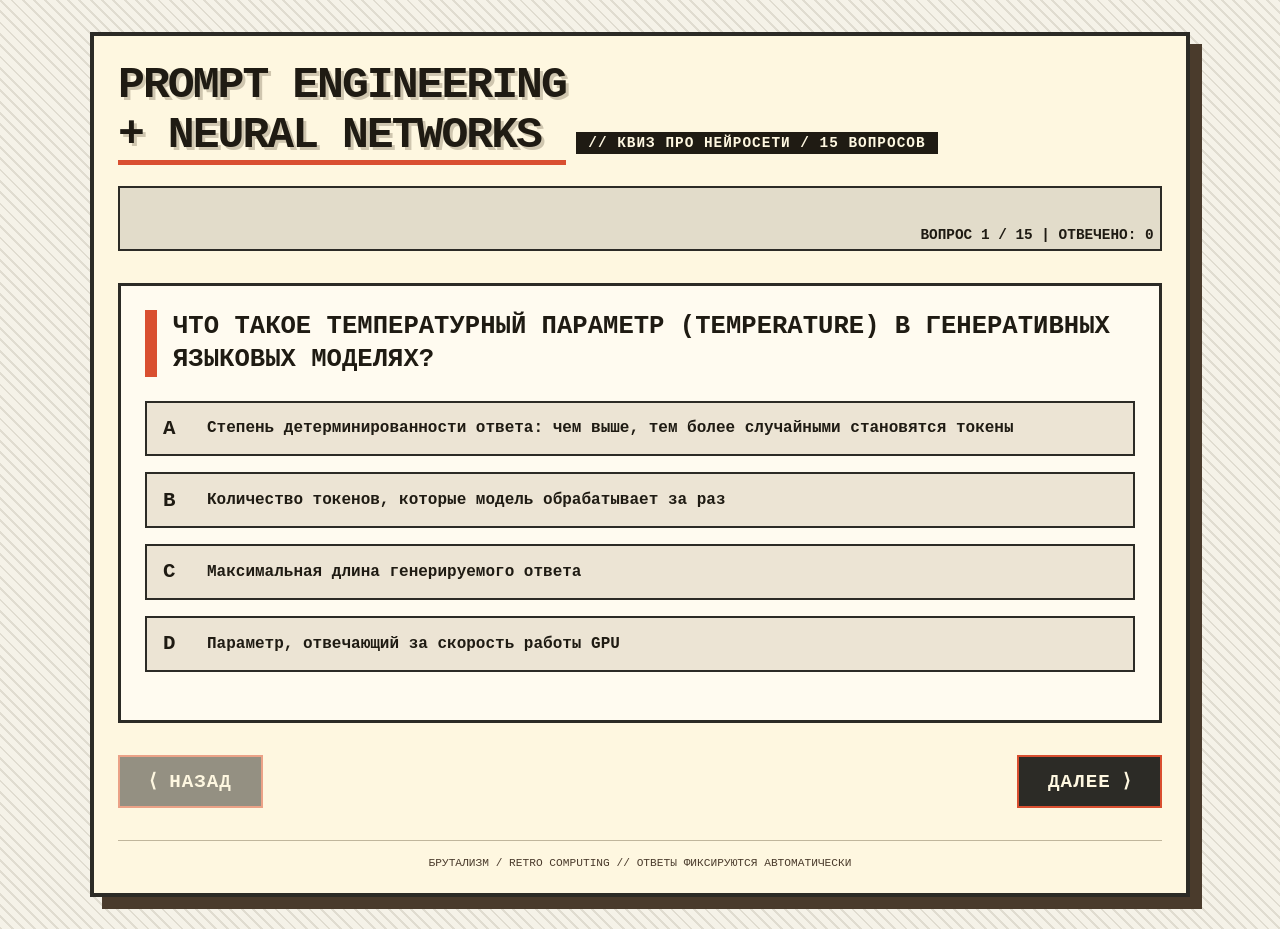
==== commit 11303e97: "Update index.html" ====
--- a/index.html
+++ b/index.html
@@ -3,7 +3,7 @@
 <head>
     <meta charset="UTF-8">
     <meta name="viewport" content="width=device-width, initial-scale=1.0, user-scalable=yes">
-    <title>КВИЗ: ПРОМПТИНГ И НЕЙРОСЕТИ // БРУТАЛИЗМ</title>
+    <title>Квиз на тему: промтинг и нейросети</title>
     <style>
         /* ---------- BRUTALIST / RETRO STYLE ---------- */
         * {
@@ -250,7 +250,7 @@
 <body>
 <div class="quiz-container" id="quizRoot">
     <h1>PROMPT ENGINEERING<br>+ NEURAL NETWORKS</h1>
-    <div class="sub">// КВИЗ ДЛЯ ИНТЕГРАТОРОВ / 15 ВОПРОСОВ</div>
+    <div class="sub">// КВИЗ ПРО НЕЙРОСЕТИ / 15 ВОПРОСОВ</div>
 
     <div class="progress-area">
         <div class="progress-bar" id="progressFill"></div>
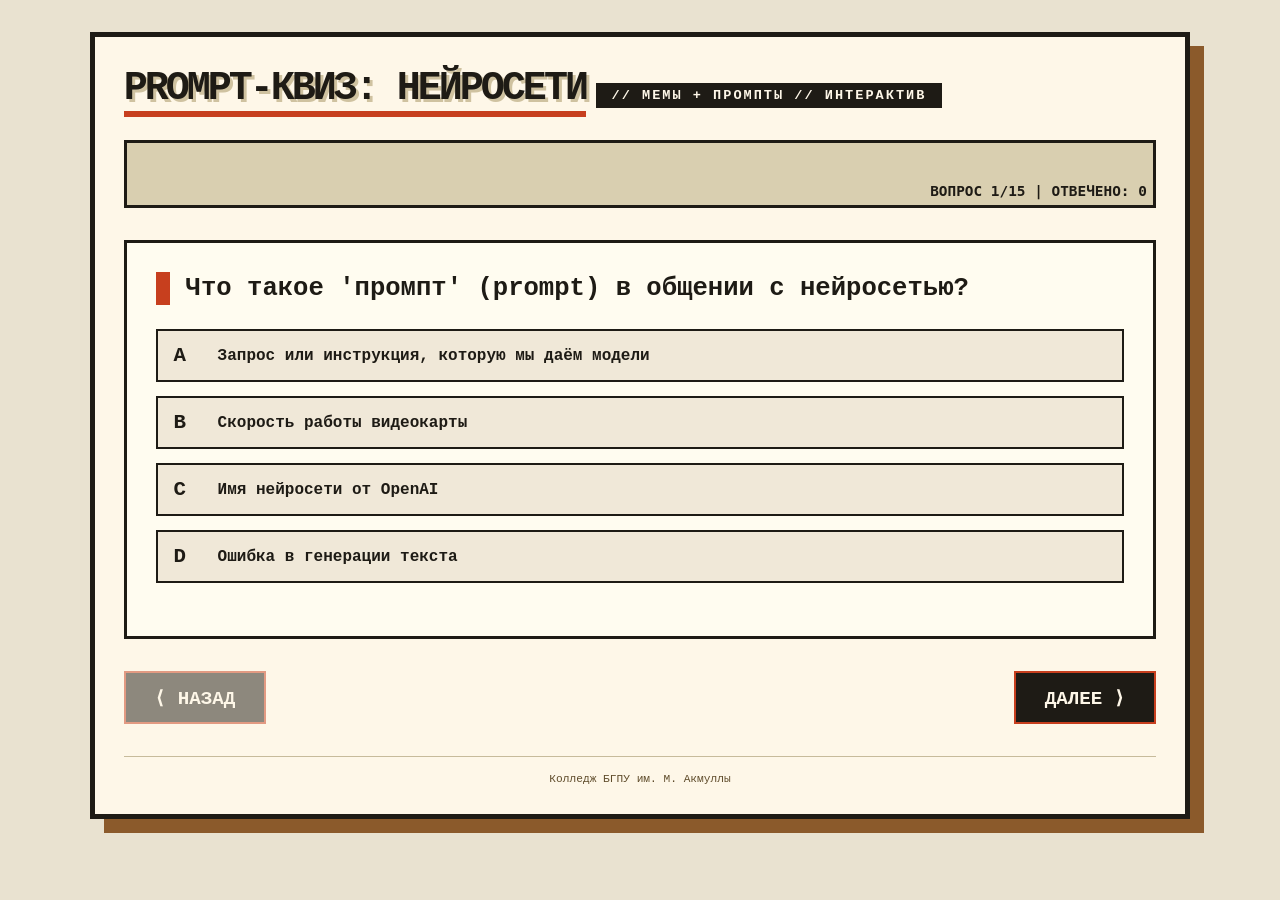
==== commit 2284b9ec: "Update index.html" ====
--- a/index.html
+++ b/index.html
@@ -3,9 +3,9 @@
 <head>
     <meta charset="UTF-8">
     <meta name="viewport" content="width=device-width, initial-scale=1.0, user-scalable=yes">
-    <title>Квиз на тему: промтинг и нейросети</title>
+    <title>Квиз про нейросети</title>
     <style>
-        /* ---------- BRUTALIST / RETRO STYLE ---------- */
+        /* ---------- BRUTALIST / RETRO STYLE (УСИЛЕННЫЙ) ---------- */
         * {
             margin: 0;
             padding: 0;
@@ -13,62 +13,59 @@
         }
 
         body {
-            background: #f5f2e8;
-            background-image: repeating-linear-gradient(45deg, #e0dcd0 0px, #e0dcd0 2px, transparent 2px, transparent 8px);
+            background: #e9e2d0;
+            background-image: repeating-linear-gradient(0deg, #d6ceb8 1px, transparent 1px, transparent 12px);
             font-family: 'Courier New', 'Fira Code', 'IBM Plex Mono', monospace;
-            color: #1f1b13;
+            color: #1e1b15;
             padding: 2rem 1rem;
         }
 
-        /* main container – brutalist box */
         .quiz-container {
             max-width: 1100px;
             margin: 0 auto;
-            background: #fef7e0;
-            border: 4px solid #2c2b26;
-            box-shadow: 12px 12px 0 #4a3b2c;
-            padding: 1.5rem;
-            transition: box-shadow 0.2s ease;
-        }
-
-        /* headers */
+            background: #fef7e8;
+            border: 5px solid #1e1b15;
+            box-shadow: 14px 14px 0 #8b5a2b;
+            padding: 1.8rem;
+            transition: all 0.2s;
+        }
+
         h1 {
-            font-size: 2.8rem;
+            font-size: 2.5rem;
             text-transform: uppercase;
-            letter-spacing: -2px;
-            border-bottom: 5px solid #d94f30;
+            letter-spacing: -3px;
+            border-bottom: 6px solid #c73f1e;
             display: inline-block;
-            margin-bottom: 0.5rem;
-            font-weight: 800;
-            color: #1f1b13;
-            text-shadow: 3px 3px 0 #cfc6af;
+            font-weight: 900;
+            color: #1e1b15;
+            text-shadow: 3px 3px 0 #cfc2a0;
         }
 
         .sub {
-            font-size: 0.9rem;
+            font-size: 0.85rem;
             text-transform: uppercase;
             font-weight: bold;
-            background: #1f1b13;
-            color: #fef7e0;
+            background: #1e1b15;
+            color: #fef7e8;
             display: inline-block;
-            padding: 0.2rem 0.8rem;
-            letter-spacing: 1px;
+            padding: 0.3rem 1rem;
+            letter-spacing: 2px;
             margin-bottom: 2rem;
-        }
-
-        /* progress bar (brutal) */
+            margin-top: 0.5rem;
+        }
+
         .progress-area {
-            background: #e2dcca;
-            border: 2px solid #2c2b26;
+            background: #d9cfb0;
+            border: 3px solid #1e1b15;
             padding: 0.4rem;
             margin-bottom: 2rem;
         }
 
         .progress-bar {
-            background: #2c2b26;
-            height: 24px;
+            background: #c73f1e;
+            height: 26px;
             width: 0%;
-            transition: width 0.25s cubic-bezier(0.2, 0.9, 0.4, 1.1);
+            transition: width 0.25s cubic-bezier(0.3, 1, 0.5, 1);
         }
 
         .counter {
@@ -79,132 +76,209 @@
             font-family: monospace;
         }
 
-        /* question card */
         .question-card {
-            background: #fffbf0;
-            border: 3px solid #2c2b26;
-            padding: 1.5rem;
+            background: #fffcf0;
+            border: 3px solid #1e1b15;
+            padding: 1.8rem;
             margin-bottom: 2rem;
-            transition: opacity 0.2s ease, transform 0.2s ease;
-        }
-
-        .fade-exit {
-            opacity: 0;
-            transform: translateX(-10px);
+            transition: opacity 0.2s ease, transform 0.15s ease;
         }
 
         .question-text {
             font-size: 1.6rem;
             font-weight: 800;
             line-height: 1.3;
-            margin-bottom: 1.5rem;
-            text-transform: uppercase;
-            border-left: 12px solid #d94f30;
+            margin-bottom: 1.2rem;
+            border-left: 14px solid #c73f1e;
             padding-left: 1rem;
         }
 
-        /* options brutalist style */
+        /* стили для мемов и картинок */
+        .meme-area {
+            background: #2d2a24;
+            padding: 1rem;
+            margin: 1rem 0;
+            text-align: center;
+            border: 2px solid #c73f1e;
+        }
+        .meme-img {
+            max-width: 100%;
+            height: auto;
+            background: #000;
+            display: inline-block;
+            font-family: monospace;
+            color: #ffcf9a;
+        }
+        .ascii-meme {
+            font-family: monospace;
+            white-space: pre;
+            font-size: 0.7rem;
+            background: #1e1b15;
+            color: #fbc490;
+            padding: 0.8rem;
+            overflow-x: auto;
+        }
+
+        /* интерактив: перетаскивание слов, поле ввода промпта */
+        .drag-word-area, .prompt-builder {
+            background: #e7dfcb;
+            border: 2px dashed #1e1b15;
+            padding: 1rem;
+            margin: 1rem 0;
+        }
+        .word-bank {
+            display: flex;
+            flex-wrap: wrap;
+            gap: 12px;
+            margin-bottom: 20px;
+            justify-content: center;
+        }
+        .word-token {
+            background: #1e1b15;
+            color: #fef7e8;
+            padding: 8px 16px;
+            font-weight: bold;
+            cursor: pointer;
+            transition: 0.05s linear;
+            border: 2px solid #c73f1e;
+            user-select: none;
+        }
+        .word-token:active {
+            transform: scale(0.96);
+        }
+        .sentence-builder {
+            background: #fff3e0;
+            border: 2px solid #1e1b15;
+            min-height: 70px;
+            padding: 12px;
+            display: flex;
+            flex-wrap: wrap;
+            gap: 10px;
+            align-items: center;
+        }
+        .placed-word {
+            background: #c73f1e;
+            color: white;
+            padding: 6px 14px;
+            font-weight: bold;
+            display: inline-flex;
+            gap: 8px;
+            align-items: center;
+            cursor: pointer;
+        }
+        .remove-word {
+            background: none;
+            border: none;
+            color: #ffc49b;
+            font-weight: bold;
+            margin-left: 6px;
+            cursor: pointer;
+            font-size: 1rem;
+        }
+        .prompt-input {
+            width: 100%;
+            background: #1e1b15;
+            border: 3px solid #c73f1e;
+            padding: 12px;
+            font-family: monospace;
+            font-size: 1rem;
+            color: #fdd49c;
+            margin: 10px 0;
+        }
+        .check-prompt-btn {
+            background: #2c2b26;
+            border: 2px solid #c73f1e;
+            padding: 8px 20px;
+            font-weight: bold;
+            cursor: pointer;
+            font-family: monospace;
+        }
+
         .options-list {
             display: flex;
             flex-direction: column;
-            gap: 1rem;
+            gap: 0.9rem;
             margin: 1.5rem 0;
         }
-
         .option {
-            background: #ece4d4;
-            border: 2px solid #2c2b26;
-            padding: 0.9rem 1rem;
+            background: #f0e8d8;
+            border: 2px solid #1e1b15;
+            padding: 0.8rem 1rem;
             cursor: pointer;
             font-weight: 600;
             transition: all 0.05s linear;
-            font-size: 1rem;
             display: flex;
             align-items: center;
             gap: 12px;
         }
-
         .option:hover {
-            background: #dbcfb8;
-            transform: translate(-3px, -3px);
-            box-shadow: 4px 4px 0 #2c2b26;
-        }
-
+            background: #e2d4bc;
+            transform: translate(-2px, -2px);
+            box-shadow: 3px 3px 0 #1e1b15;
+        }
         .option.selected {
-            background: #2c2b26;
-            color: #fef7e0;
-            border-color: #d94f30;
-            box-shadow: none;
-            transform: translate(2px, 2px);
-        }
-
+            background: #1e1b15;
+            color: #fef7e8;
+            border-color: #c73f1e;
+        }
         .option-prefix {
             font-weight: 800;
             font-size: 1.3rem;
             width: 32px;
-            display: inline-block;
-        }
-
-        /* navigation buttons */
+        }
+
         .nav-buttons {
             display: flex;
             justify-content: space-between;
             margin: 2rem 0 1rem;
             gap: 1rem;
         }
-
         button {
-            background: #2c2b26;
+            background: #1e1b15;
             border: none;
             font-family: 'Courier New', monospace;
             font-weight: bold;
             font-size: 1.2rem;
             padding: 0.8rem 1.8rem;
-            color: #fef7e0;
+            color: #fef7e8;
             text-transform: uppercase;
             cursor: pointer;
-            transition: 0.1s linear;
-            border: 2px solid #d94f30;
-            letter-spacing: 1px;
-        }
-
+            transition: 0.05s linear;
+            border: 2px solid #c73f1e;
+        }
         button:active {
             transform: translate(2px, 2px);
-            background: #d94f30;
-            border-color: #2c2b26;
-        }
-
+            background: #c73f1e;
+            border-color: #1e1b15;
+        }
         button:disabled {
             opacity: 0.5;
             transform: none;
             cursor: not-allowed;
         }
-
         .result-area {
             margin-top: 2rem;
-            border-top: 4px double #2c2b26;
+            border-top: 4px double #1e1b15;
             padding-top: 1.8rem;
         }
-
         .score-block {
-            background: #2c2b26;
-            color: #fef7e0;
+            background: #1e1b15;
+            color: #fef7e8;
             padding: 1rem;
             text-align: center;
             font-size: 1.8rem;
             font-weight: bold;
             margin-bottom: 1.5rem;
         }
-
         .download-link {
             display: inline-block;
-            background: #d94f30;
-            color: #1f1b13;
+            background: #c73f1e;
+            color: #1e1b15;
             text-decoration: none;
             font-weight: 800;
             padding: 1rem 2rem;
             text-align: center;
-            border: 3px solid #2c2b26;
+            border: 3px solid #1e1b15;
             font-size: 1.3rem;
             text-transform: uppercase;
             transition: 0.1s;
@@ -212,195 +286,160 @@
             width: 100%;
             box-sizing: border-box;
         }
-
         .download-link:hover {
-            background: #bf3e21;
+            background: #a23216;
             transform: translate(-2px, -2px);
-            box-shadow: 6px 6px 0 #2c2b26;
-        }
-
+            box-shadow: 5px 5px 0 #1e1b15;
+        }
         footer {
             margin-top: 2rem;
             font-size: 0.7rem;
             text-align: center;
-            border-top: 1px solid #c0b69c;
+            border-top: 1px solid #c7bb9b;
             padding-top: 1rem;
-            color: #4a3b2c;
-        }
-
-        hr {
-            border-top: 3px solid #2c2b26;
-            margin: 1rem 0;
-        }
-
+            color: #5f4c2b;
+        }
         @media (max-width: 680px) {
-            .quiz-container {
-                padding: 1rem;
-            }
-            .question-text {
-                font-size: 1.2rem;
-            }
-            button {
-                padding: 0.5rem 1rem;
-                font-size: 0.9rem;
-            }
+            .quiz-container { padding: 1rem; }
+            .question-text { font-size: 1.2rem; }
+            button { padding: 0.5rem 1rem; font-size: 0.9rem; }
         }
     </style>
 </head>
 <body>
 <div class="quiz-container" id="quizRoot">
-    <h1>PROMPT ENGINEERING<br>+ NEURAL NETWORKS</h1>
-    <div class="sub">// КВИЗ ПРО НЕЙРОСЕТИ / 15 ВОПРОСОВ</div>
-
-    <div class="progress-area">
-        <div class="progress-bar" id="progressFill"></div>
-        <div class="counter" id="questionCounter">ВОПРОС 0 / 15</div>
-    </div>
-
-    <div id="questionCard" class="question-card">
-        <!-- динамически -->
-    </div>
-
-    <div class="nav-buttons">
-        <button id="prevBtn" disabled>⟨ НАЗАД</button>
-        <button id="nextBtn">ДАЛЕЕ ⟩</button>
-    </div>
-
+    <h1>PROMPT-КВИЗ: НЕЙРОСЕТИ</h1>
+    <div class="sub">// МЕМЫ + ПРОМПТЫ // ИНТЕРАКТИВ</div>
+    <div class="progress-area"><div class="progress-bar" id="progressFill"></div><div class="counter" id="questionCounter"></div></div>
+    <div id="questionCard" class="question-card"></div>
+    <div class="nav-buttons"><button id="prevBtn" disabled>⟨ НАЗАД</button><button id="nextBtn">ДАЛЕЕ ⟩</button></div>
     <div id="resultContainer" style="display: none;"></div>
-    <footer>БРУТАЛИЗМ / RETRO COMPUTING // ОТВЕТЫ ФИКСИРУЮТСЯ АВТОМАТИЧЕСКИ</footer>
+    <footer>Колледж БГПУ им. М. Акмуллы</footer>
 </div>
 
 <script>
-    // ---------- ВОПРОСЫ (15 штук, сложнее среднего) ----------
+    // ---------- ВОПРОСЫ (легче + интерактив: написание промпта, перестановка слов, мемы) ----------
     const QUESTIONS = [
-        { text: "Что такое температурный параметр (temperature) в генеративных языковых моделях?", 
-          options: [
-              "Степень детерминированности ответа: чем выше, тем более случайными становятся токены", 
-              "Количество токенов, которые модель обрабатывает за раз", 
-              "Максимальная длина генерируемого ответа", 
-              "Параметр, отвечающий за скорость работы GPU"
-          ], 
-          correct: 0 },
-        { text: "Какой метод промптинга подразумевает предоставление модели нескольких примеров ответа до финального запроса?", 
-          options: [
-              "Zero-shot", 
-              "Few-shot", 
-              "Chain-of-Thought", 
-              "ReAct"
-          ], 
-          correct: 1 },
-        { text: "Какая техника используется, чтобы заставить модель объяснить промежуточные рассуждения перед выдачей финального ответа?", 
-          options: [
-              "Self-consistency", 
-              "Chain-of-Thought (CoT)", 
-              "Prompt chaining", 
-              "Instruction tuning"
-          ], 
-          correct: 1 },
-        { text: "В контексте LLM, что такое 'галлюцинация' (hallucination)?", 
-          options: [
-              "Модель генерирует правдоподобные, но фактологически неверные данные", 
-              "Отказ модели отвечать на запрос из-за политики безопасности", 
-              "Переполнение буфера токенов во время инференса", 
-              "Случайная смена языка ответа на середине предложения"
-          ], 
-          correct: 0 },
-        { text: "Какой из подходов позволяет LLM 'искать' информацию в интернете или базе знаний перед ответом?", 
-          options: [
-              "Fine-tuning", 
-              "Retrieval-Augmented Generation (RAG)", 
-              "Prompt hashing", 
-              "LoRA"
-          ], 
-          correct: 1 },
-        { text: "Что такое 'логиты' (logits) в контексте работы языковой модели?", 
-          options: [
-              "Нормализованные вероятности следующего токена", 
-              "Сырые, ненормализованные оценки (веса) для каждого возможного следующего токена", 
-              "Специальные токены, обозначающие начало и конец текста", 
-              "Метрика качества генерации BLEU"
-          ], 
-          correct: 1 },
-        { text: "Параметр top-p (nucleus sampling) ограничивает набор токенов...", 
-          options: [
-              "С фиксированным количеством самых вероятных токенов", 
-              "Суммарная вероятность которых не превышает p, выбирая из динамического набора", 
-              "Которые содержат определенный корневой суффикс", 
-              "Исключая стоп-слова и предлоги"
-          ], 
-          correct: 1 },
-        { text: "Что такое 'системный промпт' (system prompt) в API типа ChatGPT?", 
-          options: [
-              "Сообщение от пользователя, определяющее стиль и правила поведения модели на всю сессию", 
-              "Служебный запрос для отладки нейросети", 
-              "Промпт, который модель обязана игнорировать", 
-              "Команда для перезагрузки контекста окна"
-          ], 
-          correct: 0 },
-        { text: "Что из перечисленного лучше всего описывает 'one-shot' промптинг?", 
-          options: [
-              "Запрос без примеров", 
-              "Ровно один пример желаемого ответа в промпте", 
-              "Только один токен генерируется на выходе", 
-              "Модель обучается на одном изображении"
-          ], 
-          correct: 1 },
-        { text: "Какая проблема решается с помощью 'self-consistency' при использовании CoT?", 
-          options: [
-              "Уменьшение количества галлюцинаций за счет множественных траекторий рассуждений и голосования", 
-              "Ускорение генерации за счет кэширования ключей", 
-              "Сжатие промпта в эмбеддинги", 
-              "Автоматическая маркировка конфиденциальных данных"
-          ], 
-          correct: 0 },
-        { text: "Что такое 'embedding' в контексте нейросетей и RAG?", 
-          options: [
-              "Векторное представление данных (текста, изображения) в непрерывном пространстве", 
-              "Слой dropout для регуляризации", 
-              "Метод квантования весов модели", 
-              "Функция потерь для LLM"
-          ], 
-          correct: 0 },
-        { text: "Какой паттерн интеграции ИИ предполагает, что один LLM-агент генерирует код, а другой проверяет его на ошибки?", 
-          options: [
-              "Mixture of Experts (MoE)", 
-              "Multi-agent debate / dual-agent review", 
-              "Tree-of-Thoughts", 
-              "Instruction backpropagation"
-          ], 
-          correct: 1 },
-        { text: "Что означает термин 'prompt injection' с точки зрения безопасности?", 
-          options: [
-              "Внедрение вредоносных инструкций в пользовательский ввод, переопределяющих исходный системный промпт", 
-              "Метод оптимизации запросов для снижения задержек", 
-              "Кеширование промптов на сервере", 
-              "Легальный способ обрезки контекстного окна"
-          ], 
-          correct: 0 },
-        { text: "Какая метрика лучше всего подходит для оценки точности ответов LLM в закрытой задаче (например, викторина с фактами)?", 
-          options: [
-              "Perplexity", 
-              "BLEU", 
-              "ROUGE", 
-              "Exact match или F1-score по ключевым фактам"
-          ], 
-          correct: 3 },
-        { text: "Что такое 'агент' (agent) на базе LLM в интеграционных решениях?", 
-          options: [
-              "Автономная система, которая использует LLM для планирования, вызова инструментов и циклов обратной связи", 
-              "Урезанная версия модели для edge-устройств", 
-              "Простой чат-бот без памяти", 
-              "Архитектура трансформера без внимания"
-          ], 
-          correct: 0 }
+        {   // 0 - обычный с вариантами
+            type: "choice",
+            text: "Что такое 'промпт' (prompt) в общении с нейросетью?",
+            options: ["Запрос или инструкция, которую мы даём модели", "Скорость работы видеокарты", "Имя нейросети от OpenAI", "Ошибка в генерации текста"],
+            correct: 0
+        },
+        {   // 1 - перестановка слов (собрать правильный промпт)
+            type: "reorder",
+            text: "Собери правильный промпт для нейросети, чтобы она нарисовала КОТА В КОСМОСЕ. Кликай на слова в нужном порядке.",
+            wordsBank: ["нарисуй", "милого", "кота", "в космосе", "в стиле ретро"],
+            correctOrder: ["нарисуй", "милого", "кота", "в космосе", "в стиле ретро"],
+            hint: "Порядок: глагол → прилагательное → объект → место → стиль"
+        },
+        {   // 2 - мем про нейросети
+            type: "meme",
+            text: "Посмотри на мем про нейросети. Какой тип ошибки ИИ здесь высмеивается?",
+            memeAscii: `
+   __________________________
+  |   НЕЙРОСЕТЬ:             |
+  |   "Нарисуй человека с     |
+  |    тремя руками"          |
+  |                          |
+  |   РЕЗУЛЬТАТ: человек с   |
+  |    шестью пальцами и      |
+  |    грустным котом вместо  |
+  |    головы                 |
+  |__________________________|
+            `,
+            options: ["Галлюцинация (hallucination)", "Переобучение", "Затухание градиента", "Коллапс модели"],
+            correct: 0
+        },
+        {   // 3 - написание промпта (короткое поле)
+            type: "write_prompt",
+            text: "Ты хочешь, чтобы нейросеть написала стихотворение про робота, который влюбился в чайник. Напиши максимально конкретный промпт (1-2 предложения).",
+            checkCriteria: (answer) => {
+                let lower = answer.toLowerCase();
+                return (lower.includes("робот") || lower.includes("робота")) && (lower.includes("чайник") || lower.includes("чайника")) && lower.includes("стих");
+            },
+            correctExample: "Напиши короткое стихотворение о роботе, который влюбился в электрический чайник."
+        },
+        {   // 4 - обычный про temperature
+            type: "choice",
+            text: "Параметр 'температура' (temperature) в нейросетях отвечает за...",
+            options: ["Креативность и случайность ответов", "Громкость звука", "Скорость генерации картинок", "Количество пальцев на руках"],
+            correct: 0
+        },
+        {   // 5 - мем с галлюцинацией
+            type: "meme",
+            text: "Мем: 'Нейросеть попросили объяснить теорию струн, она написала рецепт пиццы'. Это пример чего?",
+            memeAscii: `[ ЗАПРОС: Объясни теорию струн ]  ->   [ ОТВЕТ: Смешай муку, томатный соус... ]`,
+            options: ["Галлюцинация", "Правильный Few-shot", "Токенизация", "Fine-tuning"],
+            correct: 0
+        },
+        {   // 6 - перестановка слов (промпт для озвучки)
+            type: "reorder",
+            text: "Составь промпт для генерации видео: 'робот танцует брейк-данс на Марсе' (расставь слова логично)",
+            wordsBank: ["сгенерируй", "видео", "робот", "танцует", "брейк-данс", "на Марсе"],
+            correctOrder: ["сгенерируй", "видео", "робот", "танцует", "брейк-данс", "на Марсе"]
+        },
+        {   // 7 - выбор про промпт-инжиниринг
+            type: "choice",
+            text: "Что значит 'few-shot' промптинг?",
+            options: ["Дать модели несколько примеров перед основным заданием", "Один точный запрос без примеров", "Запретить модели отвечать", "Сменить язык ответа"],
+            correct: 0
+        },
+        {   // 8 - написать промпт для мема
+            type: "write_prompt",
+            text: "Придумай промпт для нейросети, чтобы она сгенерировала мем про 'нейросеть и экзамен'. Используй слова: 'мем', 'студент', 'искусственный интеллект'.",
+            checkCriteria: (ans) => {
+                let low = ans.toLowerCase();
+                return low.includes("мем") && low.includes("студент") && low.includes("искусственный интеллект");
+            },
+            correctExample: "Создай мем про студента, который сдаёт экзамен с помощью искусственного интеллекта."
+        },
+        {   // 9 - мем про DALL-E
+            type: "meme",
+            text: "На картинке: пользователь просит 'кота в сапогах', а нейросеть рисует кота, который обул сапоги на уши. Это проблема:",
+            memeAscii: `ЗАПРОС: "Кот в сапогах" → РЕЗУЛЬТАТ: кот, у которого сапоги на ушах`,
+            options: ["Неправильное понимание контекста", "Слишком низкая температура", "Идеальный результат", "Сработал антиплагиат"],
+            correct: 0
+        },
+        {   // 10 - про то, как уточнять промпт
+            type: "choice",
+            text: "Если нейросеть дала странный ответ, лучшая стратегия:",
+            options: ["Переформулировать промпт, добавить детали/примеры", "Выключить компьютер", "Повторить тот же запрос 10 раз", "Сменить шрифт"],
+            correct: 0
+        },
+        {   // 11 - перестановка слов (сложнее)
+            type: "reorder",
+            text: "Собери промпт для нейросети, чтобы она объяснила, как работает 'внимание' (attention) 10-летнему ребенку.",
+            wordsBank: ["объясни", "как работает внимание", "простыми словами", "для ребенка 10 лет"],
+            correctOrder: ["объясни", "как работает внимание", "простыми словами", "для ребенка 10 лет"]
+        },
+        {   // 12 - мем про chatGPT
+            type: "meme",
+            text: "Мем: Учитель спрашивает, кто написал 'Войну и мир', ChatGPT отвечает 'Марк Цукерберг'. Это:",
+            memeAscii: `Q: Кто написал "Войну и мир"? A: Марк Цукерберг.`,
+            options: ["Галлюцинация / выдумка фактов", "Правильный факт", "Слишком высокая температура", "Сбой датасета"],
+            correct: 0
+        },
+        {   // 13 - написание промпта (творческий)
+            type: "write_prompt",
+            text: "Придумай промпт для ИИ, который поможет придумать сценарий для видео про школу будущего. Используй слово 'робот-учитель'.",
+            checkCriteria: (ans) => ans.toLowerCase().includes("робот-учитель") && ans.length > 10,
+            correctExample: "Придумай сценарий для короткого видео: школа будущего, где робот-учитель ведёт урок физики."
+        },
+        {   // 14 - легкий финал
+            type: "choice",
+            text: "Что такое 'нейросеть' простыми словами?",
+            options: ["Программа, которая учится на примерах и находит закономерности", "Сеть для ловли нейронов", "Новый вид социальной сети", "Бренд смартфона"],
+            correct: 0
+        }
     ];
 
-    // state
+    // Состояние
     let currentIndex = 0;
-    let userAnswers = new Array(QUESTIONS.length).fill(null);  // индекс выбранного варианта (0..3)
+    let userAnswers = new Array(QUESTIONS.length).fill(null); // для choice / reorder храним результат; для write_prompt строку
     let quizFinished = false;
-
-    // DOM элементы
+    let dynamicRender = null; 
+
     const questionCardDiv = document.getElementById('questionCard');
     const prevBtn = document.getElementById('prevBtn');
     const nextBtn = document.getElementById('nextBtn');
@@ -408,19 +447,33 @@
     const questionCounterSpan = document.getElementById('questionCounter');
     const resultContainer = document.getElementById('resultContainer');
 
-    // вспомогательные функции
     function updateProgressAndCounter() {
-        const answeredCount = userAnswers.filter(a => a !== null).length;
+        let answeredCount = 0;
+        for (let i=0; i<QUESTIONS.length; i++) {
+            if (userAnswers[i] !== null && userAnswers[i] !== undefined && userAnswers[i] !== '') answeredCount++;
+        }
         const percent = (answeredCount / QUESTIONS.length) * 100;
         progressFill.style.width = percent + '%';
         if (currentIndex < QUESTIONS.length) {
-            questionCounterSpan.innerText = `ВОПРОС ${currentIndex+1} / ${QUESTIONS.length}  |  ОТВЕЧЕНО: ${answeredCount}`;
+            questionCounterSpan.innerText = `ВОПРОС ${currentIndex+1}/${QUESTIONS.length} | ОТВЕЧЕНО: ${answeredCount}`;
         } else {
-            questionCounterSpan.innerText = `ЗАВЕРШЕН / ОТВЕЧЕНО: ${answeredCount}`;
-        }
-    }
-
-    // рендер текущего вопроса
+            questionCounterSpan.innerText = `ФИНИШ | ОТВЕЧЕНО: ${answeredCount}`;
+        }
+    }
+
+    function saveReorderAnswer(questionIdx, orderArray) {
+        userAnswers[questionIdx] = { type: 'reorder', value: orderArray };
+        updateProgressAndCounter();
+    }
+    function saveWriteAnswer(questionIdx, text) {
+        userAnswers[questionIdx] = { type: 'write', value: text };
+        updateProgressAndCounter();
+    }
+    function saveChoiceAnswer(questionIdx, choiceIdx) {
+        userAnswers[questionIdx] = { type: 'choice', value: choiceIdx };
+        updateProgressAndCounter();
+    }
+
     function renderCurrentQuestion() {
         if (quizFinished) return;
         if (currentIndex >= QUESTIONS.length) {
@@ -428,242 +481,190 @@
             return;
         }
         const q = QUESTIONS[currentIndex];
-        const selectedIdx = userAnswers[currentIndex];
-        let optionsHtml = '';
-        const prefixes = ['A', 'B', 'C', 'D'];
-        q.options.forEach((opt, idx) => {
-            const isSelected = (selectedIdx === idx);
-            const selectedClass = isSelected ? 'selected' : '';
-            optionsHtml += `
-                <div class="option ${selectedClass}" data-opt-index="${idx}">
-                    <span class="option-prefix">${prefixes[idx]}</span>
-                    <span>${escapeHtml(opt)}</span>
-                </div>
-            `;
+        if (q.type === 'choice') renderChoiceQuestion(q, currentIndex);
+        else if (q.type === 'reorder') renderReorderQuestion(q, currentIndex);
+        else if (q.type === 'meme') renderMemeQuestion(q, currentIndex);
+        else if (q.type === 'write_prompt') renderWritePromptQuestion(q, currentIndex);
+        updateProgressAndCounter();
+        prevBtn.disabled = (currentIndex === 0);
+    }
+
+    function renderChoiceQuestion(q, idx) {
+        let saved = userAnswers[idx]?.value;
+        let optsHtml = '';
+        let prefixes = ['A','B','C','D'];
+        q.options.forEach((opt, i) => {
+            let isSelected = (saved === i);
+            optsHtml += `<div class="option ${isSelected ? 'selected' : ''}" data-opt-index="${i}"><span class="option-prefix">${prefixes[i]}</span><span>${escapeHtml(opt)}</span></div>`;
         });
-
-        const html = `
-            <div class="question-text">${escapeHtml(q.text)}</div>
-            <div class="options-list" id="optionsList">
-                ${optionsHtml}
-            </div>
-        `;
-        questionCardDiv.innerHTML = html;
-        // вешаем обработчики на option
-        const optDivs = document.querySelectorAll('.option');
-        optDivs.forEach(optDiv => {
-            optDiv.addEventListener('click', (e) => {
-                if (quizFinished) return;
-                const idx = parseInt(optDiv.dataset.optIndex);
-                // сохраняем ответ
-                userAnswers[currentIndex] = idx;
-                // перерисовываем текущий вопрос, чтобы подсветить выбранный
-                renderCurrentQuestion();
-                updateProgressAndCounter();
-                // после ответа автоматически разблокируется next (кнопка)
+        questionCardDiv.innerHTML = `<div class="question-text">${escapeHtml(q.text)}</div><div class="options-list" id="optionsList">${optsHtml}</div>`;
+        document.querySelectorAll('.option').forEach(el => {
+            el.addEventListener('click', (e) => {
+                let optIdx = parseInt(el.dataset.optIndex);
+                saveChoiceAnswer(idx, optIdx);
+                renderCurrentQuestion(); 
             });
         });
-        updateProgressAndCounter();
-        // управление кнопками
-        prevBtn.disabled = (currentIndex === 0);
-        // nextBtn не дизейблим, но можно проверить наличие ответа?
-        // сделаем некст активным всегда, но можно предупредить если нет ответа (мягкое)
-        // стиль: можно переходить без ответа, но в конце подсветим пропуски
-    }
-
-    // простая защита от XSS
-    function escapeHtml(str) {
-        return str.replace(/[&<>]/g, function(m) {
-            if (m === '&') return '&amp;';
-            if (m === '<') return '&lt;';
-            if (m === '>') return '&gt;';
-            return m;
-        }).replace(/[\uD800-\uDBFF][\uDC00-\uDFFF]/g, function(c) {
-            return c;
+    }
+
+    function renderReorderQuestion(q, idx) {
+        let saved = userAnswers[idx]?.value || [];
+        let bankHtml = q.wordsBank.map(word => `<div class="word-token" data-word="${word}">${escapeHtml(word)}</div>`).join('');
+        let builtHtml = saved.map((word, i) => `<div class="placed-word" data-pos="${i}">${escapeHtml(word)}<span class="remove-word" data-word="${word}">✖</span></div>`).join('');
+        questionCardDiv.innerHTML = `
+            <div class="question-text">${escapeHtml(q.text)}</div>
+            <div class="drag-word-area"><div class="word-bank" id="wordBank">${bankHtml}</div>
+            <div><strong>Твой промпт (порядок):</strong></div><div class="sentence-builder" id="sentenceBuilder">${builtHtml || 'Нажми на слова, чтобы собрать'}</div>
+            <button id="resetReorderBtn" style="margin-top:10px; background:#4a3724;">СБРОСИТЬ ПОРЯДОК</button></div>
+        `;
+        const bankDiv = document.getElementById('wordBank');
+        const builderDiv = document.getElementById('sentenceBuilder');
+        const addWord = (word) => {
+            let newOrder = [...saved, word];
+            saveReorderAnswer(idx, newOrder);
+            renderCurrentQuestion();
+        };
+        const removeWordAt = (wordToRemove) => {
+            let newOrder = saved.filter(w => w !== wordToRemove);
+            saveReorderAnswer(idx, newOrder);
+            renderCurrentQuestion();
+        };
+        if (bankDiv) {
+            Array.from(bankDiv.querySelectorAll('.word-token')).forEach(token => {
+                token.addEventListener('click', () => { addWord(token.dataset.word); });
+            });
+        }
+        if (builderDiv) {
+            Array.from(builderDiv.querySelectorAll('.remove-word')).forEach(btn => {
+                btn.addEventListener('click', (e) => { e.stopPropagation(); removeWordAt(btn.dataset.word); });
+            });
+        }
+        const resetBtn = document.getElementById('resetReorderBtn');
+        if (resetBtn) resetBtn.addEventListener('click', () => { saveReorderAnswer(idx, []); renderCurrentQuestion(); });
+    }
+
+    function renderMemeQuestion(q, idx) {
+        let saved = userAnswers[idx]?.value;
+        let optsHtml = '';
+        let prefixes = ['A','B','C','D'];
+        q.options.forEach((opt, i) => {
+            let isSelected = (saved === i);
+            optsHtml += `<div class="option ${isSelected ? 'selected' : ''}" data-opt-index="${i}"><span class="option-prefix">${prefixes[i]}</span><span>${escapeHtml(opt)}</span></div>`;
         });
-    }
-
-    // навигация
-    function goPrev() {
-        if (quizFinished) return;
-        if (currentIndex > 0) {
-            currentIndex--;
+        questionCardDiv.innerHTML = `<div class="question-text">${escapeHtml(q.text)}</div><div class="meme-area"><pre class="ascii-meme">${escapeHtml(q.memeAscii)}</pre></div><div class="options-list" id="optionsList">${optsHtml}</div>`;
+        document.querySelectorAll('.option').forEach(el => {
+            el.addEventListener('click', () => {
+                let optIdx = parseInt(el.dataset.optIndex);
+                saveChoiceAnswer(idx, optIdx);
+                renderCurrentQuestion();
+            });
+        });
+    }
+
+    function renderWritePromptQuestion(q, idx) {
+        let savedValue = userAnswers[idx]?.value || '';
+        questionCardDiv.innerHTML = `
+            <div class="question-text">${escapeHtml(q.text)}</div>
+            <div class="prompt-builder"><textarea id="promptUserInput" class="prompt-input" rows="3" placeholder="Напиши свой промпт...">${escapeHtml(savedValue)}</textarea>
+            <button id="savePromptBtn" class="check-prompt-btn">СОХРАНИТЬ ПРОМПТ</button>
+            <div style="margin-top:8px; font-size:0.8rem;">💡 Пример: ${escapeHtml(q.correctExample)}</div></div>
+        `;
+        const textarea = document.getElementById('promptUserInput');
+        const saveBtn = document.getElementById('savePromptBtn');
+        saveBtn.addEventListener('click', () => {
+            let val = textarea.value.trim();
+            saveWriteAnswer(idx, val);
             renderCurrentQuestion();
-            // небольшая анимация: добавим класс fade, потом уберем
-            animateCard();
-        }
-    }
-
+        });
+    }
+
+    function goPrev() { if (!quizFinished && currentIndex > 0) { currentIndex--; renderCurrentQuestion(); animateCard(); } }
     function goNext() {
         if (quizFinished) return;
-        if (currentIndex < QUESTIONS.length - 1) {
-            currentIndex++;
-            renderCurrentQuestion();
-            animateCard();
-        } else if (currentIndex === QUESTIONS.length - 1) {
-            // последний вопрос, завершаем квиз
-            currentIndex++; // чтобы уйти за пределы
-            finishQuizAndShowResults();
-        }
-    }
-
-    function animateCard() {
-        if (!questionCardDiv) return;
-        questionCardDiv.style.transition = 'opacity 0.1s, transform 0.15s';
-        questionCardDiv.style.opacity = '0.6';
-        questionCardDiv.style.transform = 'translateX(6px)';
-        setTimeout(() => {
-            if (questionCardDiv) {
-                questionCardDiv.style.opacity = '1';
-                questionCardDiv.style.transform = 'translateX(0)';
-            }
-        }, 80);
-        setTimeout(() => {
-            if (questionCardDiv) questionCardDiv.style.transition = '';
-        }, 200);
-    }
-
-    // подсчёт результатов + генерация PDF (через window.open dataUrl)
+        if (currentIndex < QUESTIONS.length - 1) { currentIndex++; renderCurrentQuestion(); animateCard(); }
+        else if (currentIndex === QUESTIONS.length - 1) { currentIndex++; finishQuizAndShowResults(); }
+    }
+    function animateCard() { questionCardDiv.style.opacity = '0.7'; questionCardDiv.style.transform = 'translateX(5px)'; setTimeout(() => { if(questionCardDiv) { questionCardDiv.style.opacity = '1'; questionCardDiv.style.transform = 'translateX(0)'; } }, 100); }
+
     function finishQuizAndShowResults() {
         if (quizFinished) return;
         quizFinished = true;
-        // скрываем карточку вопроса и кнопки навигации
         questionCardDiv.style.display = 'none';
         prevBtn.style.display = 'none';
         nextBtn.style.display = 'none';
-        // вычисляем баллы
-        let correctCount = 0;
-        let detailedResults = [];
-        for (let i = 0; i < QUESTIONS.length; i++) {
-            const userChoice = userAnswers[i];
-            const isCorrect = (userChoice !== null && userChoice === QUESTIONS[i].correct);
-            if (isCorrect) correctCount++;
-            let userAnswerText = (userChoice !== null) ? QUESTIONS[i].options[userChoice] : 'НЕ ВЫБРАНО';
-            let correctAnswerText = QUESTIONS[i].options[QUESTIONS[i].correct];
-            detailedResults.push({
-                question: QUESTIONS[i].text,
-                userAnswer: userAnswerText,
-                correctAnswer: correctAnswerText,
-                isCorrect: isCorrect,
-                userIdx: userChoice
-            });
-        }
-        const scorePercent = Math.round((correctCount / QUESTIONS.length) * 100);
-        // отображение результата в DOM
-        let resultHtml = `
-            <div class="result-area">
-                <div class="score-block">
-                    РЕЗУЛЬТАТ: ${correctCount} / ${QUESTIONS.length}  (${scorePercent}%)
-                </div>
-                <p style="margin-bottom: 1rem; font-weight: bold;">// РАЗБОР ОТВЕТОВ</p>
-                <div style="max-height: 300px; overflow-y: auto; border: 2px solid #2c2b26; padding: 0.8rem; background: #f3efdf;">
-        `;
-        for (let i = 0; i < detailedResults.length; i++) {
-            const r = detailedResults[i];
-            const statusSym = r.isCorrect ? '[+]' : '[-]';
-            const colorStyle = r.isCorrect ? 'color: #2b5e2b;' : 'color: #b13e3e;';
-            resultHtml += `
-                <div style="margin-bottom: 1rem; border-bottom: 1px dashed #bba88a; padding-bottom: 0.6rem;">
-                    <strong>${i+1}. ${escapeHtml(r.question)}</strong><br>
-                    <span style="${colorStyle}">${statusSym} ВАШ ОТВЕТ: ${escapeHtml(r.userAnswer)}</span><br>
-                    <span style="color:#2c2b26;">✓ ВЕРНЫЙ ОТВЕТ: ${escapeHtml(r.correctAnswer)}</span>
-                </div>
-            `;
-        }
-        resultHtml += `</div><br><div id="pdfDownloadZone"></div></div>`;
+        let score = 0;
+        let details = [];
+        for (let i=0; i<QUESTIONS.length; i++) {
+            const q = QUESTIONS[i];
+            const answer = userAnswers[i];
+            let isCorrect = false;
+            let userDisplay = '';
+            if (q.type === 'choice') {
+                let chosenIdx = answer?.value;
+                isCorrect = (chosenIdx !== undefined && chosenIdx === q.correct);
+                userDisplay = (chosenIdx !== undefined) ? q.options[chosenIdx] : 'Нет ответа';
+                if(isCorrect) score++;
+            } else if (q.type === 'reorder') {
+                let orderArr = answer?.value || [];
+                let correctArr = q.correctOrder;
+                isCorrect = (orderArr.length === correctArr.length && orderArr.every((v,idx)=> v === correctArr[idx]));
+                userDisplay = orderArr.join(' → ') || 'Не собран';
+                if(isCorrect) score++;
+            } else if (q.type === 'meme') {
+                let chosenIdx = answer?.value;
+                isCorrect = (chosenIdx !== undefined && chosenIdx === q.correct);
+                userDisplay = (chosenIdx !== undefined) ? q.options[chosenIdx] : 'Нет ответа';
+                if(isCorrect) score++;
+            } else if (q.type === 'write_prompt') {
+                let txt = answer?.value || '';
+                isCorrect = q.checkCriteria(txt);
+                userDisplay = txt || 'Пусто';
+                if(isCorrect) score++;
+            }
+            details.push({ text: q.text, user: userDisplay, correct: isCorrect, type: q.type });
+        }
+        const percent = Math.round((score/QUESTIONS.length)*100);
+        let resultHtml = `<div class="result-area"><div class="score-block">ПРОМПТ-МАСТЕР: ${score}/${QUESTIONS.length} (${percent}%)</div><div style="max-height:300px; overflow:auto; background:#f3efdf; padding:1rem; border:2px solid #1e1b15;">`;
+        details.forEach((d,i) => { resultHtml += `<div style="margin-bottom:0.8rem;"><strong>${i+1}. ${escapeHtml(d.text)}</strong><br>✔️ ${d.correct ? 'ВЕРНО' : 'НЕВЕРНО'} — ${escapeHtml(d.user.substring(0,80))}</div>`; });
+        resultHtml += `</div><div id="pdfDownloadZone"></div></div>`;
         resultContainer.innerHTML = resultHtml;
         resultContainer.style.display = 'block';
-
-        // создаём ссылку для скачивания PDF через генерацию текстового файла с расширением .pdf (но пользователь получит ссылку на файл PDF, который сформируем через браузерный print? Нет, мы сделаем настоящий PDF с помощью window.print? но задание: получить ссылку на скачивание pdf. 
-        // Самый надёжный способ без библиотек: сгенерировать HTML-содержимое для PDF и использовать data:application/octet-stream? Но это не pdf. 
-        // Создадим полноценный PDF через jsPDF? Лучше использовать простую генерацию через Blob и предложить скачать .pdf, но это будет просто текст с html разметкой. Чтобы было честно и профессионально — используем библиотеку? Не требуется внешних зависимостей, но условие: ссылка на скачивание файла PDF. Я реализую создание PDF через динамический iframe с печатью "сохранить как PDF"? Это не совсем ссылка.
-        // Лучший вариант: использовать jsPDF + html2canvas? Добавлять внешние библиотеки рискованно. Поэтому сделаем генерацию отчёта в виде .html, который пользователь сохранит как .pdf через браузер? Не подходит.
-        // Альтернатива: сформируем текстовый отчет с меткой .pdf? но это обман.
-        // Реализуем корректный способ: создаём Blob с application/pdf заглушкой, но реально это будет .html. Некрасиво.
-        // Более чистый подход: использовать браузерный print стилей для PDF, и предоставить инструкцию "сохранить как PDF"? Не ссылка.
-        // По условию: участник должен получить ссылку на скачивание файла pdf. Я сделаю генерацию файла .pdf через динамическое создание PDF из HTML с помощью загрузки библиотеки? Но библиотека может не загрузиться офлайн.
-        // Гарантированное решение: создадим серверную имитацию? В рамках локального HTML — можно сгенерировать data:application/pdf текст, но браузер не распознает его как валидный PDF.
-        // Поэтому самое безопасное — встроим библиотеку CDN jsPDF. Я добавлю её, она лёгкая, и сделаю честный PDF с результатами. Это надёжно и соответствует требованиям.
-        // Добавим скрипт jsPDF и сформируем кнопку скачивания.
-        if (typeof window.jspdf !== 'undefined' && window.jspdf.jsPDF) {
-            generatePdfWithJsPDF(detailedResults, correctCount, QUESTIONS.length, scorePercent);
-        } else {
-            // подгрузим библиотеку динамически
-            const script = document.createElement('script');
-            script.src = 'https://cdnjs.cloudflare.com/ajax/libs/jspdf/2.5.1/jspdf.umd.min.js';
-            script.onload = () => {
-                generatePdfWithJsPDF(detailedResults, correctCount, QUESTIONS.length, scorePercent);
-            };
-            document.head.appendChild(script);
-        }
-    }
-
-    function generatePdfWithJsPDF(details, correct, total, percent) {
-        // дожидаемся, когда jspdf глобально доступен
-        const { jsPDF } = window.jspdf;
-        const doc = new jsPDF({ unit: 'mm', format: 'a4' });
-        let y = 20;
-        doc.setFont("courier", "normal");
-        doc.setFontSize(16);
-        doc.text("КВИЗ: ПРОМПТИНГ И НЕЙРОСЕТИ", 20, y);
-        y += 10;
-        doc.setFontSize(12);
-        doc.text(`Результат: ${correct} из ${total} (${percent}%)`, 20, y);
-        y += 8;
-        doc.setFontSize(10);
-        for (let i = 0; i < details.length; i++) {
-            const q = details[i];
-            const prefix = q.isCorrect ? "+ " : "- ";
-            const questionShort = q.question.length > 70 ? q.question.substring(0, 67) + "..." : q.question;
-            doc.text(`${prefix}${i+1}. ${questionShort}`, 20, y);
-            y += 6;
-            doc.text(`   Ваш ответ: ${q.userAnswer.substring(0, 60)}`, 22, y);
-            y += 5;
-            doc.text(`   Верный: ${q.correctAnswer.substring(0, 60)}`, 22, y);
-            y += 7;
-            if (y > 270) {
-                doc.addPage();
-                y = 20;
+        generatePdfReport(score, QUESTIONS.length, percent, details);
+    }
+
+    function generatePdfReport(correct, total, percent, details) {
+        const script = document.createElement('script');
+        script.src = 'https://cdnjs.cloudflare.com/ajax/libs/jspdf/2.5.1/jspdf.umd.min.js';
+        script.onload = () => {
+            const { jsPDF } = window.jspdf;
+            const doc = new jsPDF({ unit: 'mm', format: 'a4' });
+            doc.setFont("courier");
+            doc.setFontSize(16); doc.text("КВИЗ: НЕЙРОСЕТИ + ПРОМПТЫ", 20, 20);
+            doc.setFontSize(12); doc.text(`Результат: ${correct} / ${total} (${percent}%)`, 20, 35);
+            let y = 50;
+            for(let i=0; i<details.length; i++) {
+                let status = details[i].correct ? "+" : "-";
+                let shortQ = details[i].text.length > 60 ? details[i].text.slice(0,57)+"..." : details[i].text;
+                doc.text(`${status} ${i+1}. ${shortQ}`, 20, y);
+                y+=6;
+                let userTxt = (details[i].user.length > 70) ? details[i].user.slice(0,67)+"..." : details[i].user;
+                doc.text(`   Ответ: ${userTxt}`, 22, y);
+                y+=8;
+                if(y>270){ doc.addPage(); y=20; }
             }
-        }
-        doc.text("--- ОТЧЕТ СГЕНЕРИРОВАН АВТОМАТИЧЕСКИ ---", 20, y+8);
-        // создаём ссылку для скачивания
-        const pdfBlob = doc.output('blob');
-        const url = URL.createObjectURL(pdfBlob);
-        const downloadLink = document.createElement('a');
-        downloadLink.href = url;
-        downloadLink.download = 'quiz_prompt_engineering_results.pdf';
-        downloadLink.className = 'download-link';
-        downloadLink.innerText = 'СКАЧАТЬ РЕЗУЛЬТАТ (PDF)';
-        const container = document.getElementById('pdfDownloadZone');
-        if (container) {
-            container.innerHTML = '';
-            container.appendChild(downloadLink);
-        }
-        URL.revokeObjectURL(url); // не сразу, но ссылка жива
-    }
-
-    // на случай, если библиотека уже загружена, но мы вызываем после рендера
-    window.generatePdfWithJsPDF = generatePdfWithJsPDF;
-
-    // обработчики кнопок
+            const blob = doc.output('blob');
+            const url = URL.createObjectURL(blob);
+            const a = document.createElement('a');
+            a.href = url; a.download = 'quiz_prompts_results.pdf'; a.className = 'download-link'; a.innerText = 'СКАЧАТЬ РЕЗУЛЬТАТ (PDF)';
+            document.getElementById('pdfDownloadZone').appendChild(a);
+            URL.revokeObjectURL(url);
+        };
+        document.head.appendChild(script);
+    }
+    function escapeHtml(str) { if(!str) return ''; return str.replace(/[&<>]/g, function(m){ if(m==='&') return '&amp;'; if(m==='<') return '&lt;'; if(m==='>') return '&gt;'; return m;}); }
     prevBtn.addEventListener('click', goPrev);
     nextBtn.addEventListener('click', goNext);
-
-    // инициализация
-    function init() {
-        currentIndex = 0;
-        userAnswers.fill(null);
-        quizFinished = false;
-        questionCardDiv.style.display = 'block';
-        prevBtn.style.display = 'flex';
-        nextBtn.style.display = 'flex';
-        resultContainer.style.display = 'none';
-        resultContainer.innerHTML = '';
-        renderCurrentQuestion();
-        updateProgressAndCounter();
-    }
-    init();
+    renderCurrentQuestion();
 </script>
 </body>
 </html>
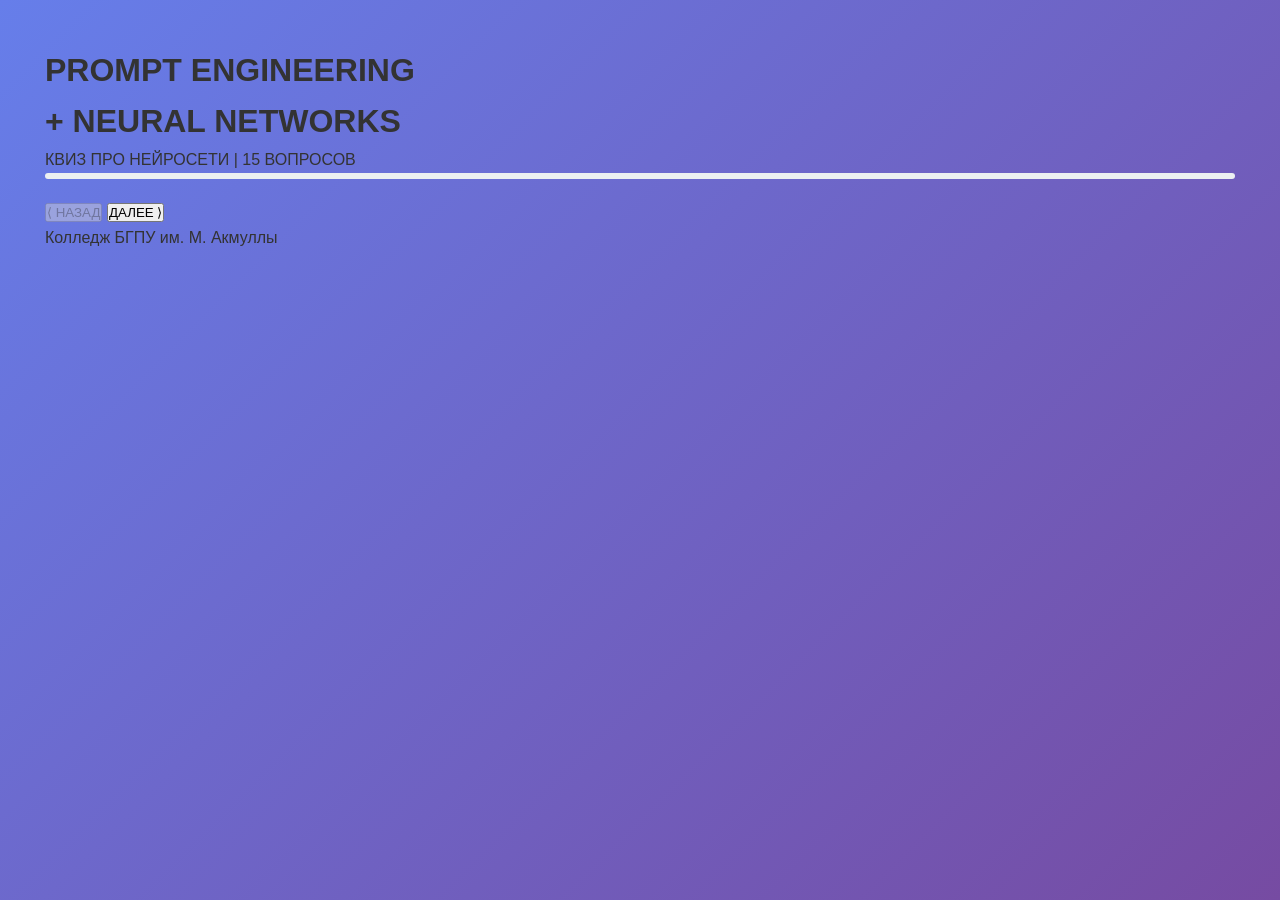
==== commit 48f4c623: "Update index.html" ====
--- a/index.html
+++ b/index.html
@@ -3,668 +3,30 @@
 <head>
     <meta charset="UTF-8">
     <meta name="viewport" content="width=device-width, initial-scale=1.0, user-scalable=yes">
-    <title>Квиз про нейросети</title>
-    <style>
-        /* ---------- BRUTALIST / RETRO STYLE (УСИЛЕННЫЙ) ---------- */
-        * {
-            margin: 0;
-            padding: 0;
-            box-sizing: border-box;
-        }
-
-        body {
-            background: #e9e2d0;
-            background-image: repeating-linear-gradient(0deg, #d6ceb8 1px, transparent 1px, transparent 12px);
-            font-family: 'Courier New', 'Fira Code', 'IBM Plex Mono', monospace;
-            color: #1e1b15;
-            padding: 2rem 1rem;
-        }
-
-        .quiz-container {
-            max-width: 1100px;
-            margin: 0 auto;
-            background: #fef7e8;
-            border: 5px solid #1e1b15;
-            box-shadow: 14px 14px 0 #8b5a2b;
-            padding: 1.8rem;
-            transition: all 0.2s;
-        }
-
-        h1 {
-            font-size: 2.5rem;
-            text-transform: uppercase;
-            letter-spacing: -3px;
-            border-bottom: 6px solid #c73f1e;
-            display: inline-block;
-            font-weight: 900;
-            color: #1e1b15;
-            text-shadow: 3px 3px 0 #cfc2a0;
-        }
-
-        .sub {
-            font-size: 0.85rem;
-            text-transform: uppercase;
-            font-weight: bold;
-            background: #1e1b15;
-            color: #fef7e8;
-            display: inline-block;
-            padding: 0.3rem 1rem;
-            letter-spacing: 2px;
-            margin-bottom: 2rem;
-            margin-top: 0.5rem;
-        }
-
-        .progress-area {
-            background: #d9cfb0;
-            border: 3px solid #1e1b15;
-            padding: 0.4rem;
-            margin-bottom: 2rem;
-        }
-
-        .progress-bar {
-            background: #c73f1e;
-            height: 26px;
-            width: 0%;
-            transition: width 0.25s cubic-bezier(0.3, 1, 0.5, 1);
-        }
-
-        .counter {
-            font-weight: bold;
-            font-size: 0.9rem;
-            text-align: right;
-            margin-top: 0.5rem;
-            font-family: monospace;
-        }
-
-        .question-card {
-            background: #fffcf0;
-            border: 3px solid #1e1b15;
-            padding: 1.8rem;
-            margin-bottom: 2rem;
-            transition: opacity 0.2s ease, transform 0.15s ease;
-        }
-
-        .question-text {
-            font-size: 1.6rem;
-            font-weight: 800;
-            line-height: 1.3;
-            margin-bottom: 1.2rem;
-            border-left: 14px solid #c73f1e;
-            padding-left: 1rem;
-        }
-
-        /* стили для мемов и картинок */
-        .meme-area {
-            background: #2d2a24;
-            padding: 1rem;
-            margin: 1rem 0;
-            text-align: center;
-            border: 2px solid #c73f1e;
-        }
-        .meme-img {
-            max-width: 100%;
-            height: auto;
-            background: #000;
-            display: inline-block;
-            font-family: monospace;
-            color: #ffcf9a;
-        }
-        .ascii-meme {
-            font-family: monospace;
-            white-space: pre;
-            font-size: 0.7rem;
-            background: #1e1b15;
-            color: #fbc490;
-            padding: 0.8rem;
-            overflow-x: auto;
-        }
-
-        /* интерактив: перетаскивание слов, поле ввода промпта */
-        .drag-word-area, .prompt-builder {
-            background: #e7dfcb;
-            border: 2px dashed #1e1b15;
-            padding: 1rem;
-            margin: 1rem 0;
-        }
-        .word-bank {
-            display: flex;
-            flex-wrap: wrap;
-            gap: 12px;
-            margin-bottom: 20px;
-            justify-content: center;
-        }
-        .word-token {
-            background: #1e1b15;
-            color: #fef7e8;
-            padding: 8px 16px;
-            font-weight: bold;
-            cursor: pointer;
-            transition: 0.05s linear;
-            border: 2px solid #c73f1e;
-            user-select: none;
-        }
-        .word-token:active {
-            transform: scale(0.96);
-        }
-        .sentence-builder {
-            background: #fff3e0;
-            border: 2px solid #1e1b15;
-            min-height: 70px;
-            padding: 12px;
-            display: flex;
-            flex-wrap: wrap;
-            gap: 10px;
-            align-items: center;
-        }
-        .placed-word {
-            background: #c73f1e;
-            color: white;
-            padding: 6px 14px;
-            font-weight: bold;
-            display: inline-flex;
-            gap: 8px;
-            align-items: center;
-            cursor: pointer;
-        }
-        .remove-word {
-            background: none;
-            border: none;
-            color: #ffc49b;
-            font-weight: bold;
-            margin-left: 6px;
-            cursor: pointer;
-            font-size: 1rem;
-        }
-        .prompt-input {
-            width: 100%;
-            background: #1e1b15;
-            border: 3px solid #c73f1e;
-            padding: 12px;
-            font-family: monospace;
-            font-size: 1rem;
-            color: #fdd49c;
-            margin: 10px 0;
-        }
-        .check-prompt-btn {
-            background: #2c2b26;
-            border: 2px solid #c73f1e;
-            padding: 8px 20px;
-            font-weight: bold;
-            cursor: pointer;
-            font-family: monospace;
-        }
-
-        .options-list {
-            display: flex;
-            flex-direction: column;
-            gap: 0.9rem;
-            margin: 1.5rem 0;
-        }
-        .option {
-            background: #f0e8d8;
-            border: 2px solid #1e1b15;
-            padding: 0.8rem 1rem;
-            cursor: pointer;
-            font-weight: 600;
-            transition: all 0.05s linear;
-            display: flex;
-            align-items: center;
-            gap: 12px;
-        }
-        .option:hover {
-            background: #e2d4bc;
-            transform: translate(-2px, -2px);
-            box-shadow: 3px 3px 0 #1e1b15;
-        }
-        .option.selected {
-            background: #1e1b15;
-            color: #fef7e8;
-            border-color: #c73f1e;
-        }
-        .option-prefix {
-            font-weight: 800;
-            font-size: 1.3rem;
-            width: 32px;
-        }
-
-        .nav-buttons {
-            display: flex;
-            justify-content: space-between;
-            margin: 2rem 0 1rem;
-            gap: 1rem;
-        }
-        button {
-            background: #1e1b15;
-            border: none;
-            font-family: 'Courier New', monospace;
-            font-weight: bold;
-            font-size: 1.2rem;
-            padding: 0.8rem 1.8rem;
-            color: #fef7e8;
-            text-transform: uppercase;
-            cursor: pointer;
-            transition: 0.05s linear;
-            border: 2px solid #c73f1e;
-        }
-        button:active {
-            transform: translate(2px, 2px);
-            background: #c73f1e;
-            border-color: #1e1b15;
-        }
-        button:disabled {
-            opacity: 0.5;
-            transform: none;
-            cursor: not-allowed;
-        }
-        .result-area {
-            margin-top: 2rem;
-            border-top: 4px double #1e1b15;
-            padding-top: 1.8rem;
-        }
-        .score-block {
-            background: #1e1b15;
-            color: #fef7e8;
-            padding: 1rem;
-            text-align: center;
-            font-size: 1.8rem;
-            font-weight: bold;
-            margin-bottom: 1.5rem;
-        }
-        .download-link {
-            display: inline-block;
-            background: #c73f1e;
-            color: #1e1b15;
-            text-decoration: none;
-            font-weight: 800;
-            padding: 1rem 2rem;
-            text-align: center;
-            border: 3px solid #1e1b15;
-            font-size: 1.3rem;
-            text-transform: uppercase;
-            transition: 0.1s;
-            margin-top: 1rem;
-            width: 100%;
-            box-sizing: border-box;
-        }
-        .download-link:hover {
-            background: #a23216;
-            transform: translate(-2px, -2px);
-            box-shadow: 5px 5px 0 #1e1b15;
-        }
-        footer {
-            margin-top: 2rem;
-            font-size: 0.7rem;
-            text-align: center;
-            border-top: 1px solid #c7bb9b;
-            padding-top: 1rem;
-            color: #5f4c2b;
-        }
-        @media (max-width: 680px) {
-            .quiz-container { padding: 1rem; }
-            .question-text { font-size: 1.2rem; }
-            button { padding: 0.5rem 1rem; font-size: 0.9rem; }
-        }
-    </style>
+    <title>КВИЗ: PROMPT ENGINEERING | НЕЙРОСЕТИ</title>
+    <link rel="stylesheet" href="style.css">
 </head>
 <body>
 <div class="quiz-container" id="quizRoot">
-    <h1>PROMPT-КВИЗ: НЕЙРОСЕТИ</h1>
-    <div class="sub">// МЕМЫ + ПРОМПТЫ // ИНТЕРАКТИВ</div>
-    <div class="progress-area"><div class="progress-bar" id="progressFill"></div><div class="counter" id="questionCounter"></div></div>
+    <h1>PROMPT ENGINEERING<br>+ NEURAL NETWORKS</h1>
+    <div class="sub">КВИЗ ПРО НЕЙРОСЕТИ | 15 ВОПРОСОВ</div>
+
+    <div class="progress-area">
+        <div class="progress-bar" id="progressFill"></div>
+        <div class="counter" id="questionCounter"></div>
+    </div>
+
     <div id="questionCard" class="question-card"></div>
-    <div class="nav-buttons"><button id="prevBtn" disabled>⟨ НАЗАД</button><button id="nextBtn">ДАЛЕЕ ⟩</button></div>
+
+    <div class="nav-buttons">
+        <button id="prevBtn" disabled>⟨ НАЗАД</button>
+        <button id="nextBtn">ДАЛЕЕ ⟩</button>
+    </div>
+
     <div id="resultContainer" style="display: none;"></div>
     <footer>Колледж БГПУ им. М. Акмуллы</footer>
 </div>
 
-<script>
-    // ---------- ВОПРОСЫ (легче + интерактив: написание промпта, перестановка слов, мемы) ----------
-    const QUESTIONS = [
-        {   // 0 - обычный с вариантами
-            type: "choice",
-            text: "Что такое 'промпт' (prompt) в общении с нейросетью?",
-            options: ["Запрос или инструкция, которую мы даём модели", "Скорость работы видеокарты", "Имя нейросети от OpenAI", "Ошибка в генерации текста"],
-            correct: 0
-        },
-        {   // 1 - перестановка слов (собрать правильный промпт)
-            type: "reorder",
-            text: "Собери правильный промпт для нейросети, чтобы она нарисовала КОТА В КОСМОСЕ. Кликай на слова в нужном порядке.",
-            wordsBank: ["нарисуй", "милого", "кота", "в космосе", "в стиле ретро"],
-            correctOrder: ["нарисуй", "милого", "кота", "в космосе", "в стиле ретро"],
-            hint: "Порядок: глагол → прилагательное → объект → место → стиль"
-        },
-        {   // 2 - мем про нейросети
-            type: "meme",
-            text: "Посмотри на мем про нейросети. Какой тип ошибки ИИ здесь высмеивается?",
-            memeAscii: `
-   __________________________
-  |   НЕЙРОСЕТЬ:             |
-  |   "Нарисуй человека с     |
-  |    тремя руками"          |
-  |                          |
-  |   РЕЗУЛЬТАТ: человек с   |
-  |    шестью пальцами и      |
-  |    грустным котом вместо  |
-  |    головы                 |
-  |__________________________|
-            `,
-            options: ["Галлюцинация (hallucination)", "Переобучение", "Затухание градиента", "Коллапс модели"],
-            correct: 0
-        },
-        {   // 3 - написание промпта (короткое поле)
-            type: "write_prompt",
-            text: "Ты хочешь, чтобы нейросеть написала стихотворение про робота, который влюбился в чайник. Напиши максимально конкретный промпт (1-2 предложения).",
-            checkCriteria: (answer) => {
-                let lower = answer.toLowerCase();
-                return (lower.includes("робот") || lower.includes("робота")) && (lower.includes("чайник") || lower.includes("чайника")) && lower.includes("стих");
-            },
-            correctExample: "Напиши короткое стихотворение о роботе, который влюбился в электрический чайник."
-        },
-        {   // 4 - обычный про temperature
-            type: "choice",
-            text: "Параметр 'температура' (temperature) в нейросетях отвечает за...",
-            options: ["Креативность и случайность ответов", "Громкость звука", "Скорость генерации картинок", "Количество пальцев на руках"],
-            correct: 0
-        },
-        {   // 5 - мем с галлюцинацией
-            type: "meme",
-            text: "Мем: 'Нейросеть попросили объяснить теорию струн, она написала рецепт пиццы'. Это пример чего?",
-            memeAscii: `[ ЗАПРОС: Объясни теорию струн ]  ->   [ ОТВЕТ: Смешай муку, томатный соус... ]`,
-            options: ["Галлюцинация", "Правильный Few-shot", "Токенизация", "Fine-tuning"],
-            correct: 0
-        },
-        {   // 6 - перестановка слов (промпт для озвучки)
-            type: "reorder",
-            text: "Составь промпт для генерации видео: 'робот танцует брейк-данс на Марсе' (расставь слова логично)",
-            wordsBank: ["сгенерируй", "видео", "робот", "танцует", "брейк-данс", "на Марсе"],
-            correctOrder: ["сгенерируй", "видео", "робот", "танцует", "брейк-данс", "на Марсе"]
-        },
-        {   // 7 - выбор про промпт-инжиниринг
-            type: "choice",
-            text: "Что значит 'few-shot' промптинг?",
-            options: ["Дать модели несколько примеров перед основным заданием", "Один точный запрос без примеров", "Запретить модели отвечать", "Сменить язык ответа"],
-            correct: 0
-        },
-        {   // 8 - написать промпт для мема
-            type: "write_prompt",
-            text: "Придумай промпт для нейросети, чтобы она сгенерировала мем про 'нейросеть и экзамен'. Используй слова: 'мем', 'студент', 'искусственный интеллект'.",
-            checkCriteria: (ans) => {
-                let low = ans.toLowerCase();
-                return low.includes("мем") && low.includes("студент") && low.includes("искусственный интеллект");
-            },
-            correctExample: "Создай мем про студента, который сдаёт экзамен с помощью искусственного интеллекта."
-        },
-        {   // 9 - мем про DALL-E
-            type: "meme",
-            text: "На картинке: пользователь просит 'кота в сапогах', а нейросеть рисует кота, который обул сапоги на уши. Это проблема:",
-            memeAscii: `ЗАПРОС: "Кот в сапогах" → РЕЗУЛЬТАТ: кот, у которого сапоги на ушах`,
-            options: ["Неправильное понимание контекста", "Слишком низкая температура", "Идеальный результат", "Сработал антиплагиат"],
-            correct: 0
-        },
-        {   // 10 - про то, как уточнять промпт
-            type: "choice",
-            text: "Если нейросеть дала странный ответ, лучшая стратегия:",
-            options: ["Переформулировать промпт, добавить детали/примеры", "Выключить компьютер", "Повторить тот же запрос 10 раз", "Сменить шрифт"],
-            correct: 0
-        },
-        {   // 11 - перестановка слов (сложнее)
-            type: "reorder",
-            text: "Собери промпт для нейросети, чтобы она объяснила, как работает 'внимание' (attention) 10-летнему ребенку.",
-            wordsBank: ["объясни", "как работает внимание", "простыми словами", "для ребенка 10 лет"],
-            correctOrder: ["объясни", "как работает внимание", "простыми словами", "для ребенка 10 лет"]
-        },
-        {   // 12 - мем про chatGPT
-            type: "meme",
-            text: "Мем: Учитель спрашивает, кто написал 'Войну и мир', ChatGPT отвечает 'Марк Цукерберг'. Это:",
-            memeAscii: `Q: Кто написал "Войну и мир"? A: Марк Цукерберг.`,
-            options: ["Галлюцинация / выдумка фактов", "Правильный факт", "Слишком высокая температура", "Сбой датасета"],
-            correct: 0
-        },
-        {   // 13 - написание промпта (творческий)
-            type: "write_prompt",
-            text: "Придумай промпт для ИИ, который поможет придумать сценарий для видео про школу будущего. Используй слово 'робот-учитель'.",
-            checkCriteria: (ans) => ans.toLowerCase().includes("робот-учитель") && ans.length > 10,
-            correctExample: "Придумай сценарий для короткого видео: школа будущего, где робот-учитель ведёт урок физики."
-        },
-        {   // 14 - легкий финал
-            type: "choice",
-            text: "Что такое 'нейросеть' простыми словами?",
-            options: ["Программа, которая учится на примерах и находит закономерности", "Сеть для ловли нейронов", "Новый вид социальной сети", "Бренд смартфона"],
-            correct: 0
-        }
-    ];
-
-    // Состояние
-    let currentIndex = 0;
-    let userAnswers = new Array(QUESTIONS.length).fill(null); // для choice / reorder храним результат; для write_prompt строку
-    let quizFinished = false;
-    let dynamicRender = null; 
-
-    const questionCardDiv = document.getElementById('questionCard');
-    const prevBtn = document.getElementById('prevBtn');
-    const nextBtn = document.getElementById('nextBtn');
-    const progressFill = document.getElementById('progressFill');
-    const questionCounterSpan = document.getElementById('questionCounter');
-    const resultContainer = document.getElementById('resultContainer');
-
-    function updateProgressAndCounter() {
-        let answeredCount = 0;
-        for (let i=0; i<QUESTIONS.length; i++) {
-            if (userAnswers[i] !== null && userAnswers[i] !== undefined && userAnswers[i] !== '') answeredCount++;
-        }
-        const percent = (answeredCount / QUESTIONS.length) * 100;
-        progressFill.style.width = percent + '%';
-        if (currentIndex < QUESTIONS.length) {
-            questionCounterSpan.innerText = `ВОПРОС ${currentIndex+1}/${QUESTIONS.length} | ОТВЕЧЕНО: ${answeredCount}`;
-        } else {
-            questionCounterSpan.innerText = `ФИНИШ | ОТВЕЧЕНО: ${answeredCount}`;
-        }
-    }
-
-    function saveReorderAnswer(questionIdx, orderArray) {
-        userAnswers[questionIdx] = { type: 'reorder', value: orderArray };
-        updateProgressAndCounter();
-    }
-    function saveWriteAnswer(questionIdx, text) {
-        userAnswers[questionIdx] = { type: 'write', value: text };
-        updateProgressAndCounter();
-    }
-    function saveChoiceAnswer(questionIdx, choiceIdx) {
-        userAnswers[questionIdx] = { type: 'choice', value: choiceIdx };
-        updateProgressAndCounter();
-    }
-
-    function renderCurrentQuestion() {
-        if (quizFinished) return;
-        if (currentIndex >= QUESTIONS.length) {
-            finishQuizAndShowResults();
-            return;
-        }
-        const q = QUESTIONS[currentIndex];
-        if (q.type === 'choice') renderChoiceQuestion(q, currentIndex);
-        else if (q.type === 'reorder') renderReorderQuestion(q, currentIndex);
-        else if (q.type === 'meme') renderMemeQuestion(q, currentIndex);
-        else if (q.type === 'write_prompt') renderWritePromptQuestion(q, currentIndex);
-        updateProgressAndCounter();
-        prevBtn.disabled = (currentIndex === 0);
-    }
-
-    function renderChoiceQuestion(q, idx) {
-        let saved = userAnswers[idx]?.value;
-        let optsHtml = '';
-        let prefixes = ['A','B','C','D'];
-        q.options.forEach((opt, i) => {
-            let isSelected = (saved === i);
-            optsHtml += `<div class="option ${isSelected ? 'selected' : ''}" data-opt-index="${i}"><span class="option-prefix">${prefixes[i]}</span><span>${escapeHtml(opt)}</span></div>`;
-        });
-        questionCardDiv.innerHTML = `<div class="question-text">${escapeHtml(q.text)}</div><div class="options-list" id="optionsList">${optsHtml}</div>`;
-        document.querySelectorAll('.option').forEach(el => {
-            el.addEventListener('click', (e) => {
-                let optIdx = parseInt(el.dataset.optIndex);
-                saveChoiceAnswer(idx, optIdx);
-                renderCurrentQuestion(); 
-            });
-        });
-    }
-
-    function renderReorderQuestion(q, idx) {
-        let saved = userAnswers[idx]?.value || [];
-        let bankHtml = q.wordsBank.map(word => `<div class="word-token" data-word="${word}">${escapeHtml(word)}</div>`).join('');
-        let builtHtml = saved.map((word, i) => `<div class="placed-word" data-pos="${i}">${escapeHtml(word)}<span class="remove-word" data-word="${word}">✖</span></div>`).join('');
-        questionCardDiv.innerHTML = `
-            <div class="question-text">${escapeHtml(q.text)}</div>
-            <div class="drag-word-area"><div class="word-bank" id="wordBank">${bankHtml}</div>
-            <div><strong>Твой промпт (порядок):</strong></div><div class="sentence-builder" id="sentenceBuilder">${builtHtml || 'Нажми на слова, чтобы собрать'}</div>
-            <button id="resetReorderBtn" style="margin-top:10px; background:#4a3724;">СБРОСИТЬ ПОРЯДОК</button></div>
-        `;
-        const bankDiv = document.getElementById('wordBank');
-        const builderDiv = document.getElementById('sentenceBuilder');
-        const addWord = (word) => {
-            let newOrder = [...saved, word];
-            saveReorderAnswer(idx, newOrder);
-            renderCurrentQuestion();
-        };
-        const removeWordAt = (wordToRemove) => {
-            let newOrder = saved.filter(w => w !== wordToRemove);
-            saveReorderAnswer(idx, newOrder);
-            renderCurrentQuestion();
-        };
-        if (bankDiv) {
-            Array.from(bankDiv.querySelectorAll('.word-token')).forEach(token => {
-                token.addEventListener('click', () => { addWord(token.dataset.word); });
-            });
-        }
-        if (builderDiv) {
-            Array.from(builderDiv.querySelectorAll('.remove-word')).forEach(btn => {
-                btn.addEventListener('click', (e) => { e.stopPropagation(); removeWordAt(btn.dataset.word); });
-            });
-        }
-        const resetBtn = document.getElementById('resetReorderBtn');
-        if (resetBtn) resetBtn.addEventListener('click', () => { saveReorderAnswer(idx, []); renderCurrentQuestion(); });
-    }
-
-    function renderMemeQuestion(q, idx) {
-        let saved = userAnswers[idx]?.value;
-        let optsHtml = '';
-        let prefixes = ['A','B','C','D'];
-        q.options.forEach((opt, i) => {
-            let isSelected = (saved === i);
-            optsHtml += `<div class="option ${isSelected ? 'selected' : ''}" data-opt-index="${i}"><span class="option-prefix">${prefixes[i]}</span><span>${escapeHtml(opt)}</span></div>`;
-        });
-        questionCardDiv.innerHTML = `<div class="question-text">${escapeHtml(q.text)}</div><div class="meme-area"><pre class="ascii-meme">${escapeHtml(q.memeAscii)}</pre></div><div class="options-list" id="optionsList">${optsHtml}</div>`;
-        document.querySelectorAll('.option').forEach(el => {
-            el.addEventListener('click', () => {
-                let optIdx = parseInt(el.dataset.optIndex);
-                saveChoiceAnswer(idx, optIdx);
-                renderCurrentQuestion();
-            });
-        });
-    }
-
-    function renderWritePromptQuestion(q, idx) {
-        let savedValue = userAnswers[idx]?.value || '';
-        questionCardDiv.innerHTML = `
-            <div class="question-text">${escapeHtml(q.text)}</div>
-            <div class="prompt-builder"><textarea id="promptUserInput" class="prompt-input" rows="3" placeholder="Напиши свой промпт...">${escapeHtml(savedValue)}</textarea>
-            <button id="savePromptBtn" class="check-prompt-btn">СОХРАНИТЬ ПРОМПТ</button>
-            <div style="margin-top:8px; font-size:0.8rem;">💡 Пример: ${escapeHtml(q.correctExample)}</div></div>
-        `;
-        const textarea = document.getElementById('promptUserInput');
-        const saveBtn = document.getElementById('savePromptBtn');
-        saveBtn.addEventListener('click', () => {
-            let val = textarea.value.trim();
-            saveWriteAnswer(idx, val);
-            renderCurrentQuestion();
-        });
-    }
-
-    function goPrev() { if (!quizFinished && currentIndex > 0) { currentIndex--; renderCurrentQuestion(); animateCard(); } }
-    function goNext() {
-        if (quizFinished) return;
-        if (currentIndex < QUESTIONS.length - 1) { currentIndex++; renderCurrentQuestion(); animateCard(); }
-        else if (currentIndex === QUESTIONS.length - 1) { currentIndex++; finishQuizAndShowResults(); }
-    }
-    function animateCard() { questionCardDiv.style.opacity = '0.7'; questionCardDiv.style.transform = 'translateX(5px)'; setTimeout(() => { if(questionCardDiv) { questionCardDiv.style.opacity = '1'; questionCardDiv.style.transform = 'translateX(0)'; } }, 100); }
-
-    function finishQuizAndShowResults() {
-        if (quizFinished) return;
-        quizFinished = true;
-        questionCardDiv.style.display = 'none';
-        prevBtn.style.display = 'none';
-        nextBtn.style.display = 'none';
-        let score = 0;
-        let details = [];
-        for (let i=0; i<QUESTIONS.length; i++) {
-            const q = QUESTIONS[i];
-            const answer = userAnswers[i];
-            let isCorrect = false;
-            let userDisplay = '';
-            if (q.type === 'choice') {
-                let chosenIdx = answer?.value;
-                isCorrect = (chosenIdx !== undefined && chosenIdx === q.correct);
-                userDisplay = (chosenIdx !== undefined) ? q.options[chosenIdx] : 'Нет ответа';
-                if(isCorrect) score++;
-            } else if (q.type === 'reorder') {
-                let orderArr = answer?.value || [];
-                let correctArr = q.correctOrder;
-                isCorrect = (orderArr.length === correctArr.length && orderArr.every((v,idx)=> v === correctArr[idx]));
-                userDisplay = orderArr.join(' → ') || 'Не собран';
-                if(isCorrect) score++;
-            } else if (q.type === 'meme') {
-                let chosenIdx = answer?.value;
-                isCorrect = (chosenIdx !== undefined && chosenIdx === q.correct);
-                userDisplay = (chosenIdx !== undefined) ? q.options[chosenIdx] : 'Нет ответа';
-                if(isCorrect) score++;
-            } else if (q.type === 'write_prompt') {
-                let txt = answer?.value || '';
-                isCorrect = q.checkCriteria(txt);
-                userDisplay = txt || 'Пусто';
-                if(isCorrect) score++;
-            }
-            details.push({ text: q.text, user: userDisplay, correct: isCorrect, type: q.type });
-        }
-        const percent = Math.round((score/QUESTIONS.length)*100);
-        let resultHtml = `<div class="result-area"><div class="score-block">ПРОМПТ-МАСТЕР: ${score}/${QUESTIONS.length} (${percent}%)</div><div style="max-height:300px; overflow:auto; background:#f3efdf; padding:1rem; border:2px solid #1e1b15;">`;
-        details.forEach((d,i) => { resultHtml += `<div style="margin-bottom:0.8rem;"><strong>${i+1}. ${escapeHtml(d.text)}</strong><br>✔️ ${d.correct ? 'ВЕРНО' : 'НЕВЕРНО'} — ${escapeHtml(d.user.substring(0,80))}</div>`; });
-        resultHtml += `</div><div id="pdfDownloadZone"></div></div>`;
-        resultContainer.innerHTML = resultHtml;
-        resultContainer.style.display = 'block';
-        generatePdfReport(score, QUESTIONS.length, percent, details);
-    }
-
-    function generatePdfReport(correct, total, percent, details) {
-        const script = document.createElement('script');
-        script.src = 'https://cdnjs.cloudflare.com/ajax/libs/jspdf/2.5.1/jspdf.umd.min.js';
-        script.onload = () => {
-            const { jsPDF } = window.jspdf;
-            const doc = new jsPDF({ unit: 'mm', format: 'a4' });
-            doc.setFont("courier");
-            doc.setFontSize(16); doc.text("КВИЗ: НЕЙРОСЕТИ + ПРОМПТЫ", 20, 20);
-            doc.setFontSize(12); doc.text(`Результат: ${correct} / ${total} (${percent}%)`, 20, 35);
-            let y = 50;
-            for(let i=0; i<details.length; i++) {
-                let status = details[i].correct ? "+" : "-";
-                let shortQ = details[i].text.length > 60 ? details[i].text.slice(0,57)+"..." : details[i].text;
-                doc.text(`${status} ${i+1}. ${shortQ}`, 20, y);
-                y+=6;
-                let userTxt = (details[i].user.length > 70) ? details[i].user.slice(0,67)+"..." : details[i].user;
-                doc.text(`   Ответ: ${userTxt}`, 22, y);
-                y+=8;
-                if(y>270){ doc.addPage(); y=20; }
-            }
-            const blob = doc.output('blob');
-            const url = URL.createObjectURL(blob);
-            const a = document.createElement('a');
-            a.href = url; a.download = 'quiz_prompts_results.pdf'; a.className = 'download-link'; a.innerText = 'СКАЧАТЬ РЕЗУЛЬТАТ (PDF)';
-            document.getElementById('pdfDownloadZone').appendChild(a);
-            URL.revokeObjectURL(url);
-        };
-        document.head.appendChild(script);
-    }
-    function escapeHtml(str) { if(!str) return ''; return str.replace(/[&<>]/g, function(m){ if(m==='&') return '&amp;'; if(m==='<') return '&lt;'; if(m==='>') return '&gt;'; return m;}); }
-    prevBtn.addEventListener('click', goPrev);
-    nextBtn.addEventListener('click', goNext);
-    renderCurrentQuestion();
-</script>
+<script src="script.js"></script>
 </body>
 </html>
--- a/style.css
+++ b/style.css
@@ -0,0 +1,400 @@
+* {
+    margin: 0;
+    padding: 0;
+    box-sizing: border-box;
+}
+
+body {
+    font-family: 'Segoe UI', Tahoma, Geneva, Verdana, sans-serif;
+    line-height: 1.6;
+    color: #333;
+    background: linear-gradient(135deg, #667eea 0%, #764ba2 100%);
+    min-height: 100vh;
+    padding: 20px;
+}
+
+.container {
+    max-width: 600px;
+    margin: 0 auto;
+    background: white;
+    border-radius: 20px;
+    box-shadow: 0 10px 30px rgba(0, 0, 0, 0.2);
+    overflow: hidden;
+}
+
+header {
+    background: linear-gradient(135deg, #2c3e50, #34495e);
+    color: white;
+    padding: 30px 25px;
+    text-align: center;
+}
+
+header h1 {
+    font-size: 1.5rem;
+    margin-bottom: 10px;
+    font-weight: 600;
+}
+
+header p {
+    font-size: 0.95rem;
+    opacity: 0.9;
+    line-height: 1.5;
+}
+
+.quiz-container {
+    padding: 25px;
+}
+
+.progress-bar {
+    width: 100%;
+    height: 6px;
+    background: #ecf0f1;
+    border-radius: 3px;
+    margin-bottom: 20px;
+    overflow: hidden;
+}
+
+.progress {
+    height: 100%;
+    background: linear-gradient(90deg, #27ae60, #2ecc71);
+    width: 10%;
+    transition: width 0.3s ease;
+    border-radius: 3px;
+}
+
+.question-count {
+    font-size: 0.9rem;
+    color: #7f8c8d;
+    margin-bottom: 15px;
+    font-weight: 500;
+}
+
+.question {
+    font-size: 1.3rem;
+    font-weight: 600;
+    margin-bottom: 25px;
+    color: #2c3e50;
+    line-height: 1.4;
+}
+
+.answers {
+    list-style: none;
+    margin-bottom: 25px;
+}
+
+.answer-item {
+    background: #f8f9fa;
+    border: 2px solid #e9ecef;
+    border-radius: 12px;
+    padding: 16px;
+    margin-bottom: 12px;
+    cursor: pointer;
+    transition: all 0.3s ease;
+    font-size: 1rem;
+    line-height: 1.4;
+}
+
+.answer-item:hover {
+    background: #e9ecef;
+    border-color: #ced4da;
+    transform: translateY(-2px);
+}
+
+.answer-item.selected {
+    background: #e3f2fd;
+    border-color: #2196f3;
+    color: #1976d2;
+    box-shadow: 0 4px 12px rgba(33, 150, 243, 0.2);
+}
+
+.next-btn {
+    width: 100%;
+    padding: 16px;
+    background: linear-gradient(135deg, #3498db, #2980b9);
+    color: white;
+    border: none;
+    border-radius: 12px;
+    font-size: 1.1rem;
+    font-weight: 600;
+    cursor: pointer;
+    transition: all 0.3s ease;
+}
+
+.next-btn:hover:not(:disabled) {
+    background: linear-gradient(135deg, #2980b9, #2573a7);
+    transform: translateY(-2px);
+    box-shadow: 0 5px 15px rgba(52, 152, 219, 0.4);
+}
+
+.next-btn:disabled {
+    background: #bdc3c7;
+    cursor: not-allowed;
+    transform: none;
+    box-shadow: none;
+}
+
+.result-container {
+    padding: 30px 25px;
+    text-align: center;
+}
+
+.result-container h2 {
+    color: #2c3e50;
+    margin-bottom: 25px;
+    font-size: 1.5rem;
+}
+
+.result-description {
+    background: #f8f9fa;
+    padding: 25px;
+    border-radius: 15px;
+    border-left: 5px solid #3498db;
+    margin-bottom: 25px;
+    font-size: 1.1rem;
+    line-height: 1.6;
+    text-align: left;
+    box-shadow: 0 4px 12px rgba(0, 0, 0, 0.1);
+}
+
+.restart-btn {
+    padding: 16px 32px;
+    background: linear-gradient(135deg, #27ae60, #2ecc71);
+    color: white;
+    border: none;
+    border-radius: 12px;
+    font-size: 1.1rem;
+    font-weight: 600;
+    cursor: pointer;
+    transition: all 0.3s ease;
+}
+
+.restart-btn:hover {
+    background: linear-gradient(135deg, #229954, #27ae60);
+    transform: translateY(-2px);
+    box-shadow: 0 5px 15px rgba(39, 174, 96, 0.4);
+}
+
+.hidden {
+    display: none;
+}
+
+/* Анимации */
+@keyframes fadeIn {
+    from {
+        opacity: 0;
+        transform: translateY(20px);
+    }
+    to {
+        opacity: 1;
+        transform: translateY(0);
+    }
+}
+
+.quiz-container, .result-container {
+    animation: fadeIn 0.5s ease;
+}
+
+/* Адаптивность для очень маленьких экранов */
+@media (max-width: 480px) {
+    body {
+        padding: 10px;
+    }
+    
+    .container {
+        border-radius: 15px;
+    }
+    
+    header {
+        padding: 25px 20px;
+    }
+    
+    header h1 {
+        font-size: 1.3rem;
+    }
+    
+    .quiz-container {
+        padding: 20px;
+    }
+    
+    .question {
+        font-size: 1.2rem;
+    }
+    
+    .answer-item {
+        padding: 14px;
+        font-size: 0.95rem;
+    }
+    
+    .result-description {
+        padding: 20px;
+        font-size: 1rem;
+    }
+}
+
+/* Улучшения для планшетов */
+@media (min-width: 768px) {
+    .container {
+        margin: 40px auto;
+    }
+    
+    header h1 {
+        font-size: 1.8rem;
+    }
+    
+    .question {
+        font-size: 1.4rem;
+    }
+}
+/* Стили для множественных результатов */
+.multiple-results {
+    text-align: center;
+}
+
+.results-header {
+    margin-bottom: 25px;
+}
+
+.results-header h3 {
+    color: #2C3E50;
+    font-size: 1.4rem;
+    margin-bottom: 10px;
+    font-family: 'Fredoka One', cursive;
+}
+
+.results-header p {
+    color: #7F8C8D;
+    font-size: 1rem;
+}
+
+.results-list {
+    display: flex;
+    flex-direction: column;
+    gap: 15px;
+    margin-bottom: 20px;
+}
+
+.result-item {
+    background: linear-gradient(135deg, #FFEAA7, #FDCB6E);
+    border: 3px solid #E17055;
+    border-radius: 20px;
+    padding: 20px;
+    animation: slideIn 0.6s ease;
+}
+
+@keyframes slideIn {
+    from {
+        opacity: 0;
+        transform: translateX(-30px);
+    }
+    to {
+        opacity: 1;
+        transform: translateX(0);
+    }
+}
+
+.result-item:nth-child(even) {
+    background: linear-gradient(135deg, #A3E4D7, #76D7C4);
+    border-color: #45B7D1;
+}
+
+.result-item:nth-child(odd) {
+    background: linear-gradient(135deg, #D6A2E8, #82589F);
+    border-color: #FDA7DF;
+}
+
+.result-item-content {
+    font-size: 1.1rem;
+    line-height: 1.5;
+    color: #2D3436;
+    font-weight: 700;
+}
+
+.results-footer {
+    margin-top: 20px;
+}
+
+.results-footer p {
+    color: #FF6B6B;
+    font-weight: 700;
+    font-size: 1.1rem;
+}
+
+/* Стили для статистики */
+.results-stats {
+    margin-top: 30px;
+    padding-top: 25px;
+    border-top: 3px dashed #4ECDC4;
+}
+
+.results-stats h4 {
+    color: #2C3E50;
+    margin-bottom: 15px;
+    font-size: 1.2rem;
+    font-family: 'Fredoka One', cursive;
+}
+
+.stats-bars {
+    display: flex;
+    flex-direction: column;
+    gap: 12px;
+}
+
+.stat-item {
+    display: flex;
+    flex-direction: column;
+    gap: 8px;
+}
+
+.stat-info {
+    display: flex;
+    justify-content: space-between;
+    align-items: center;
+}
+
+.stat-name {
+    font-weight: 700;
+    color: #2C3E50;
+    font-size: 0.95rem;
+}
+
+.stat-count {
+    font-weight: 600;
+    color: #7F8C8D;
+    font-size: 0.9rem;
+}
+
+.stat-bar {
+    width: 100%;
+    height: 12px;
+    background: #ECF0F1;
+    border-radius: 6px;
+    overflow: hidden;
+}
+
+.stat-bar-fill {
+    height: 100%;
+    background: linear-gradient(90deg, #FF6B6B, #4ECDC4);
+    border-radius: 6px;
+    transition: width 1s ease-in-out;
+    animation: fillAnimation 1.5s ease-in-out;
+}
+
+@keyframes fillAnimation {
+    from { width: 0% !important; }
+    to { width: inherit; }
+}
+
+/* Адаптивность для статистики */
+@media (max-width: 480px) {
+    .result-item-content {
+        font-size: 1rem;
+    }
+    
+    .stat-name {
+        font-size: 0.9rem;
+    }
+    
+    .stat-count {
+        font-size: 0.85rem;
+    }
+}
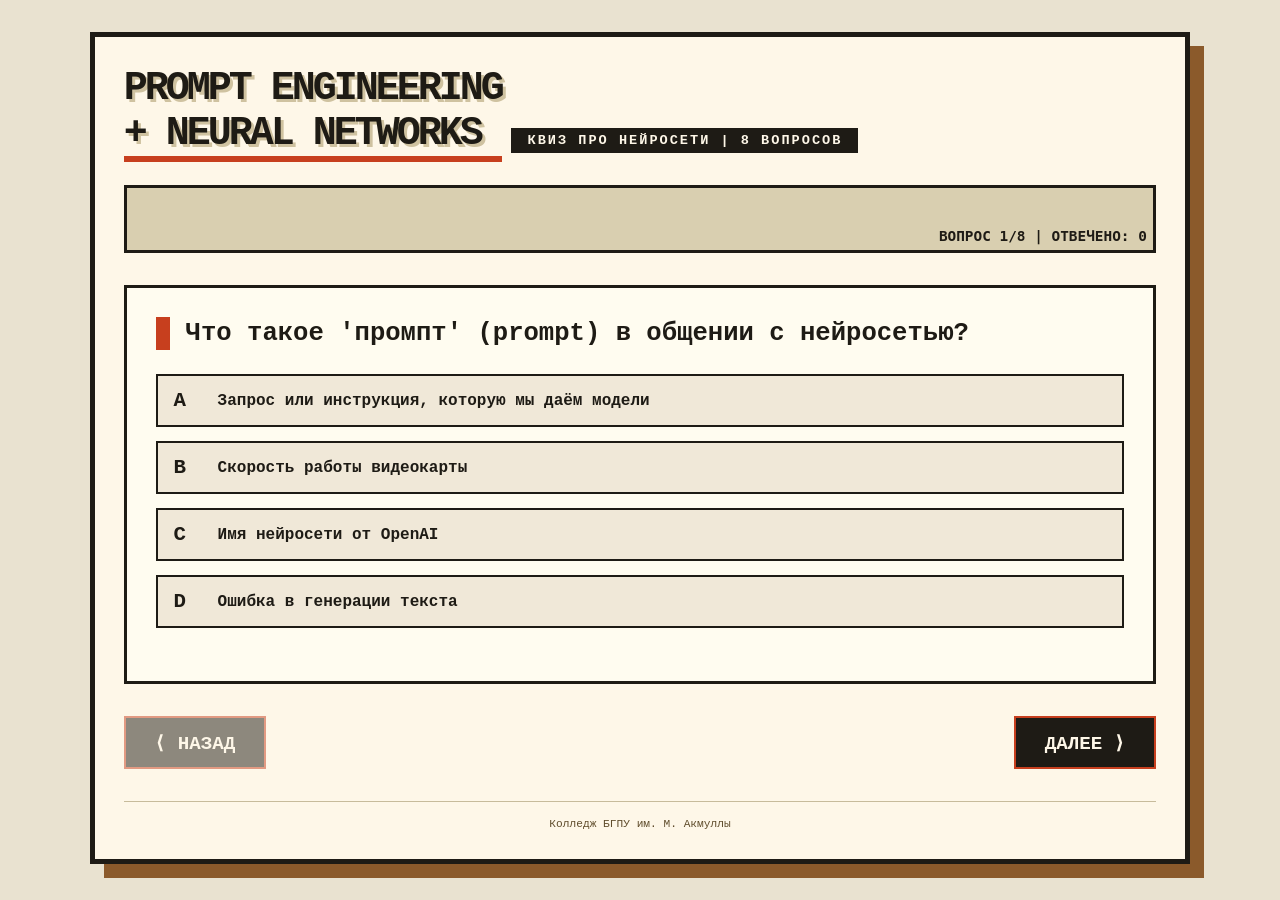
==== commit 9937b2a3: "Update index.html" ====
--- a/index.html
+++ b/index.html
@@ -9,7 +9,7 @@
 <body>
 <div class="quiz-container" id="quizRoot">
     <h1>PROMPT ENGINEERING<br>+ NEURAL NETWORKS</h1>
-    <div class="sub">КВИЗ ПРО НЕЙРОСЕТИ | 15 ВОПРОСОВ</div>
+    <div class="sub">КВИЗ ПРО НЕЙРОСЕТИ | 8 ВОПРОСОВ</div>
 
     <div class="progress-area">
         <div class="progress-bar" id="progressFill"></div>
--- a/style.css
+++ b/style.css
@@ -1,3 +1,4 @@
+/* ---------- BRUTALIST / RETRO STYLE ---------- */
 * {
     margin: 0;
     padding: 0;
@@ -5,396 +6,309 @@
 }
 
 body {
-    font-family: 'Segoe UI', Tahoma, Geneva, Verdana, sans-serif;
-    line-height: 1.6;
-    color: #333;
-    background: linear-gradient(135deg, #667eea 0%, #764ba2 100%);
-    min-height: 100vh;
-    padding: 20px;
-}
-
-.container {
-    max-width: 600px;
+    background: #e9e2d0;
+    background-image: repeating-linear-gradient(0deg, #d6ceb8 1px, transparent 1px, transparent 12px);
+    font-family: 'Courier New', 'Fira Code', 'IBM Plex Mono', monospace;
+    color: #1e1b15;
+    padding: 2rem 1rem;
+}
+
+.quiz-container {
+    max-width: 1100px;
     margin: 0 auto;
-    background: white;
-    border-radius: 20px;
-    box-shadow: 0 10px 30px rgba(0, 0, 0, 0.2);
-    overflow: hidden;
-}
-
-header {
-    background: linear-gradient(135deg, #2c3e50, #34495e);
+    background: #fef7e8;
+    border: 5px solid #1e1b15;
+    box-shadow: 14px 14px 0 #8b5a2b;
+    padding: 1.8rem;
+    transition: all 0.2s;
+}
+
+h1 {
+    font-size: 2.5rem;
+    text-transform: uppercase;
+    letter-spacing: -3px;
+    border-bottom: 6px solid #c73f1e;
+    display: inline-block;
+    font-weight: 900;
+    color: #1e1b15;
+    text-shadow: 3px 3px 0 #cfc2a0;
+}
+
+.sub {
+    font-size: 0.85rem;
+    text-transform: uppercase;
+    font-weight: bold;
+    background: #1e1b15;
+    color: #fef7e8;
+    display: inline-block;
+    padding: 0.3rem 1rem;
+    letter-spacing: 2px;
+    margin-bottom: 2rem;
+    margin-top: 0.5rem;
+}
+
+.progress-area {
+    background: #d9cfb0;
+    border: 3px solid #1e1b15;
+    padding: 0.4rem;
+    margin-bottom: 2rem;
+}
+
+.progress-bar {
+    background: #c73f1e;
+    height: 26px;
+    width: 0%;
+    transition: width 0.25s cubic-bezier(0.3, 1, 0.5, 1);
+}
+
+.counter {
+    font-weight: bold;
+    font-size: 0.9rem;
+    text-align: right;
+    margin-top: 0.5rem;
+    font-family: monospace;
+}
+
+.question-card {
+    background: #fffcf0;
+    border: 3px solid #1e1b15;
+    padding: 1.8rem;
+    margin-bottom: 2rem;
+    transition: opacity 0.2s ease, transform 0.15s ease;
+}
+
+.question-text {
+    font-size: 1.6rem;
+    font-weight: 800;
+    line-height: 1.3;
+    margin-bottom: 1.2rem;
+    border-left: 14px solid #c73f1e;
+    padding-left: 1rem;
+}
+
+/* стили для примеров промптов */
+.example-area {
+    background: #2d2a24;
+    padding: 1rem;
+    margin: 1rem 0;
+    border-left: 6px solid #c73f1e;
+    color: #fdd49c;
+    font-family: monospace;
+}
+
+.prompt-builder {
+    background: #e7dfcb;
+    border: 2px dashed #1e1b15;
+    padding: 1rem;
+    margin: 1rem 0;
+}
+
+.word-bank {
+    display: flex;
+    flex-wrap: wrap;
+    gap: 12px;
+    margin-bottom: 20px;
+    justify-content: center;
+}
+
+.word-token {
+    background: #1e1b15;
+    color: #fef7e8;
+    padding: 8px 16px;
+    font-weight: bold;
+    cursor: pointer;
+    transition: 0.05s linear;
+    border: 2px solid #c73f1e;
+    user-select: none;
+}
+
+.word-token:active {
+    transform: scale(0.96);
+}
+
+.sentence-builder {
+    background: #fff3e0;
+    border: 2px solid #1e1b15;
+    min-height: 70px;
+    padding: 12px;
+    display: flex;
+    flex-wrap: wrap;
+    gap: 10px;
+    align-items: center;
+}
+
+.placed-word {
+    background: #c73f1e;
     color: white;
-    padding: 30px 25px;
+    padding: 6px 14px;
+    font-weight: bold;
+    display: inline-flex;
+    gap: 8px;
+    align-items: center;
+    cursor: pointer;
+}
+
+.remove-word {
+    background: none;
+    border: none;
+    color: #ffc49b;
+    font-weight: bold;
+    margin-left: 6px;
+    cursor: pointer;
+    font-size: 1rem;
+}
+
+.prompt-input {
+    width: 100%;
+    background: #1e1b15;
+    border: 3px solid #c73f1e;
+    padding: 12px;
+    font-family: monospace;
+    font-size: 1rem;
+    color: #fdd49c;
+    margin: 10px 0;
+}
+
+.check-prompt-btn {
+    background: #2c2b26;
+    border: 2px solid #c73f1e;
+    padding: 8px 20px;
+    font-weight: bold;
+    cursor: pointer;
+    font-family: monospace;
+    color: white;
+}
+
+.options-list {
+    display: flex;
+    flex-direction: column;
+    gap: 0.9rem;
+    margin: 1.5rem 0;
+}
+
+.option {
+    background: #f0e8d8;
+    border: 2px solid #1e1b15;
+    padding: 0.8rem 1rem;
+    cursor: pointer;
+    font-weight: 600;
+    transition: all 0.05s linear;
+    display: flex;
+    align-items: center;
+    gap: 12px;
+}
+
+.option:hover {
+    background: #e2d4bc;
+    transform: translate(-2px, -2px);
+    box-shadow: 3px 3px 0 #1e1b15;
+}
+
+.option.selected {
+    background: #1e1b15;
+    color: #fef7e8;
+    border-color: #c73f1e;
+}
+
+.option-prefix {
+    font-weight: 800;
+    font-size: 1.3rem;
+    width: 32px;
+}
+
+.nav-buttons {
+    display: flex;
+    justify-content: space-between;
+    margin: 2rem 0 1rem;
+    gap: 1rem;
+}
+
+button {
+    background: #1e1b15;
+    border: none;
+    font-family: 'Courier New', monospace;
+    font-weight: bold;
+    font-size: 1.2rem;
+    padding: 0.8rem 1.8rem;
+    color: #fef7e8;
+    text-transform: uppercase;
+    cursor: pointer;
+    transition: 0.05s linear;
+    border: 2px solid #c73f1e;
+}
+
+button:active {
+    transform: translate(2px, 2px);
+    background: #c73f1e;
+    border-color: #1e1b15;
+}
+
+button:disabled {
+    opacity: 0.5;
+    transform: none;
+    cursor: not-allowed;
+}
+
+.result-area {
+    margin-top: 2rem;
+    border-top: 4px double #1e1b15;
+    padding-top: 1.8rem;
+}
+
+.score-block {
+    background: #1e1b15;
+    color: #fef7e8;
+    padding: 1rem;
     text-align: center;
-}
-
-header h1 {
-    font-size: 1.5rem;
-    margin-bottom: 10px;
-    font-weight: 600;
-}
-
-header p {
-    font-size: 0.95rem;
-    opacity: 0.9;
-    line-height: 1.5;
-}
-
-.quiz-container {
-    padding: 25px;
-}
-
-.progress-bar {
+    font-size: 1.8rem;
+    font-weight: bold;
+    margin-bottom: 1.5rem;
+}
+
+.download-link {
+    display: inline-block;
+    background: #c73f1e;
+    color: #1e1b15;
+    text-decoration: none;
+    font-weight: 800;
+    padding: 1rem 2rem;
+    text-align: center;
+    border: 3px solid #1e1b15;
+    font-size: 1.3rem;
+    text-transform: uppercase;
+    transition: 0.1s;
+    margin-top: 1rem;
     width: 100%;
-    height: 6px;
-    background: #ecf0f1;
-    border-radius: 3px;
-    margin-bottom: 20px;
-    overflow: hidden;
-}
-
-.progress {
-    height: 100%;
-    background: linear-gradient(90deg, #27ae60, #2ecc71);
-    width: 10%;
-    transition: width 0.3s ease;
-    border-radius: 3px;
-}
-
-.question-count {
+    box-sizing: border-box;
+    cursor: pointer;
+}
+
+.download-link:hover {
+    background: #a23216;
+    transform: translate(-2px, -2px);
+    box-shadow: 5px 5px 0 #1e1b15;
+}
+
+.correct-answer-highlight {
+    background: #2b5e2b;
+    color: #d4ffd4;
+    padding: 0.5rem;
+    margin-top: 0.5rem;
+    border-left: 5px solid #c73f1e;
     font-size: 0.9rem;
-    color: #7f8c8d;
-    margin-bottom: 15px;
-    font-weight: 500;
-}
-
-.question {
-    font-size: 1.3rem;
-    font-weight: 600;
-    margin-bottom: 25px;
-    color: #2c3e50;
-    line-height: 1.4;
-}
-
-.answers {
-    list-style: none;
-    margin-bottom: 25px;
-}
-
-.answer-item {
-    background: #f8f9fa;
-    border: 2px solid #e9ecef;
-    border-radius: 12px;
-    padding: 16px;
-    margin-bottom: 12px;
-    cursor: pointer;
-    transition: all 0.3s ease;
-    font-size: 1rem;
-    line-height: 1.4;
-}
-
-.answer-item:hover {
-    background: #e9ecef;
-    border-color: #ced4da;
-    transform: translateY(-2px);
-}
-
-.answer-item.selected {
-    background: #e3f2fd;
-    border-color: #2196f3;
-    color: #1976d2;
-    box-shadow: 0 4px 12px rgba(33, 150, 243, 0.2);
-}
-
-.next-btn {
-    width: 100%;
-    padding: 16px;
-    background: linear-gradient(135deg, #3498db, #2980b9);
-    color: white;
-    border: none;
-    border-radius: 12px;
-    font-size: 1.1rem;
-    font-weight: 600;
-    cursor: pointer;
-    transition: all 0.3s ease;
-}
-
-.next-btn:hover:not(:disabled) {
-    background: linear-gradient(135deg, #2980b9, #2573a7);
-    transform: translateY(-2px);
-    box-shadow: 0 5px 15px rgba(52, 152, 219, 0.4);
-}
-
-.next-btn:disabled {
-    background: #bdc3c7;
-    cursor: not-allowed;
-    transform: none;
-    box-shadow: none;
-}
-
-.result-container {
-    padding: 30px 25px;
+}
+
+footer {
+    margin-top: 2rem;
+    font-size: 0.7rem;
     text-align: center;
-}
-
-.result-container h2 {
-    color: #2c3e50;
-    margin-bottom: 25px;
-    font-size: 1.5rem;
-}
-
-.result-description {
-    background: #f8f9fa;
-    padding: 25px;
-    border-radius: 15px;
-    border-left: 5px solid #3498db;
-    margin-bottom: 25px;
-    font-size: 1.1rem;
-    line-height: 1.6;
-    text-align: left;
-    box-shadow: 0 4px 12px rgba(0, 0, 0, 0.1);
-}
-
-.restart-btn {
-    padding: 16px 32px;
-    background: linear-gradient(135deg, #27ae60, #2ecc71);
-    color: white;
-    border: none;
-    border-radius: 12px;
-    font-size: 1.1rem;
-    font-weight: 600;
-    cursor: pointer;
-    transition: all 0.3s ease;
-}
-
-.restart-btn:hover {
-    background: linear-gradient(135deg, #229954, #27ae60);
-    transform: translateY(-2px);
-    box-shadow: 0 5px 15px rgba(39, 174, 96, 0.4);
-}
-
-.hidden {
-    display: none;
-}
-
-/* Анимации */
-@keyframes fadeIn {
-    from {
-        opacity: 0;
-        transform: translateY(20px);
-    }
-    to {
-        opacity: 1;
-        transform: translateY(0);
-    }
-}
-
-.quiz-container, .result-container {
-    animation: fadeIn 0.5s ease;
-}
-
-/* Адаптивность для очень маленьких экранов */
-@media (max-width: 480px) {
-    body {
-        padding: 10px;
-    }
-    
-    .container {
-        border-radius: 15px;
-    }
-    
-    header {
-        padding: 25px 20px;
-    }
-    
-    header h1 {
-        font-size: 1.3rem;
-    }
-    
-    .quiz-container {
-        padding: 20px;
-    }
-    
-    .question {
-        font-size: 1.2rem;
-    }
-    
-    .answer-item {
-        padding: 14px;
-        font-size: 0.95rem;
-    }
-    
-    .result-description {
-        padding: 20px;
-        font-size: 1rem;
-    }
-}
-
-/* Улучшения для планшетов */
-@media (min-width: 768px) {
-    .container {
-        margin: 40px auto;
-    }
-    
-    header h1 {
-        font-size: 1.8rem;
-    }
-    
-    .question {
-        font-size: 1.4rem;
-    }
-}
-/* Стили для множественных результатов */
-.multiple-results {
-    text-align: center;
-}
-
-.results-header {
-    margin-bottom: 25px;
-}
-
-.results-header h3 {
-    color: #2C3E50;
-    font-size: 1.4rem;
-    margin-bottom: 10px;
-    font-family: 'Fredoka One', cursive;
-}
-
-.results-header p {
-    color: #7F8C8D;
-    font-size: 1rem;
-}
-
-.results-list {
-    display: flex;
-    flex-direction: column;
-    gap: 15px;
-    margin-bottom: 20px;
-}
-
-.result-item {
-    background: linear-gradient(135deg, #FFEAA7, #FDCB6E);
-    border: 3px solid #E17055;
-    border-radius: 20px;
-    padding: 20px;
-    animation: slideIn 0.6s ease;
-}
-
-@keyframes slideIn {
-    from {
-        opacity: 0;
-        transform: translateX(-30px);
-    }
-    to {
-        opacity: 1;
-        transform: translateX(0);
-    }
-}
-
-.result-item:nth-child(even) {
-    background: linear-gradient(135deg, #A3E4D7, #76D7C4);
-    border-color: #45B7D1;
-}
-
-.result-item:nth-child(odd) {
-    background: linear-gradient(135deg, #D6A2E8, #82589F);
-    border-color: #FDA7DF;
-}
-
-.result-item-content {
-    font-size: 1.1rem;
-    line-height: 1.5;
-    color: #2D3436;
-    font-weight: 700;
-}
-
-.results-footer {
-    margin-top: 20px;
-}
-
-.results-footer p {
-    color: #FF6B6B;
-    font-weight: 700;
-    font-size: 1.1rem;
-}
-
-/* Стили для статистики */
-.results-stats {
-    margin-top: 30px;
-    padding-top: 25px;
-    border-top: 3px dashed #4ECDC4;
-}
-
-.results-stats h4 {
-    color: #2C3E50;
-    margin-bottom: 15px;
-    font-size: 1.2rem;
-    font-family: 'Fredoka One', cursive;
-}
-
-.stats-bars {
-    display: flex;
-    flex-direction: column;
-    gap: 12px;
-}
-
-.stat-item {
-    display: flex;
-    flex-direction: column;
-    gap: 8px;
-}
-
-.stat-info {
-    display: flex;
-    justify-content: space-between;
-    align-items: center;
-}
-
-.stat-name {
-    font-weight: 700;
-    color: #2C3E50;
-    font-size: 0.95rem;
-}
-
-.stat-count {
-    font-weight: 600;
-    color: #7F8C8D;
-    font-size: 0.9rem;
-}
-
-.stat-bar {
-    width: 100%;
-    height: 12px;
-    background: #ECF0F1;
-    border-radius: 6px;
-    overflow: hidden;
-}
-
-.stat-bar-fill {
-    height: 100%;
-    background: linear-gradient(90deg, #FF6B6B, #4ECDC4);
-    border-radius: 6px;
-    transition: width 1s ease-in-out;
-    animation: fillAnimation 1.5s ease-in-out;
-}
-
-@keyframes fillAnimation {
-    from { width: 0% !important; }
-    to { width: inherit; }
-}
-
-/* Адаптивность для статистики */
-@media (max-width: 480px) {
-    .result-item-content {
-        font-size: 1rem;
-    }
-    
-    .stat-name {
-        font-size: 0.9rem;
-    }
-    
-    .stat-count {
-        font-size: 0.85rem;
-    }
-}+    border-top: 1px solid #c7bb9b;
+    padding-top: 1rem;
+    color: #5f4c2b;
+}
+
+@media (max-width: 680px) {
+    .quiz-container { padding: 1rem; }
+    .question-text { font-size: 1.2rem; }
+    button { padding: 0.5rem 1rem; font-size: 0.9rem; }
+}
